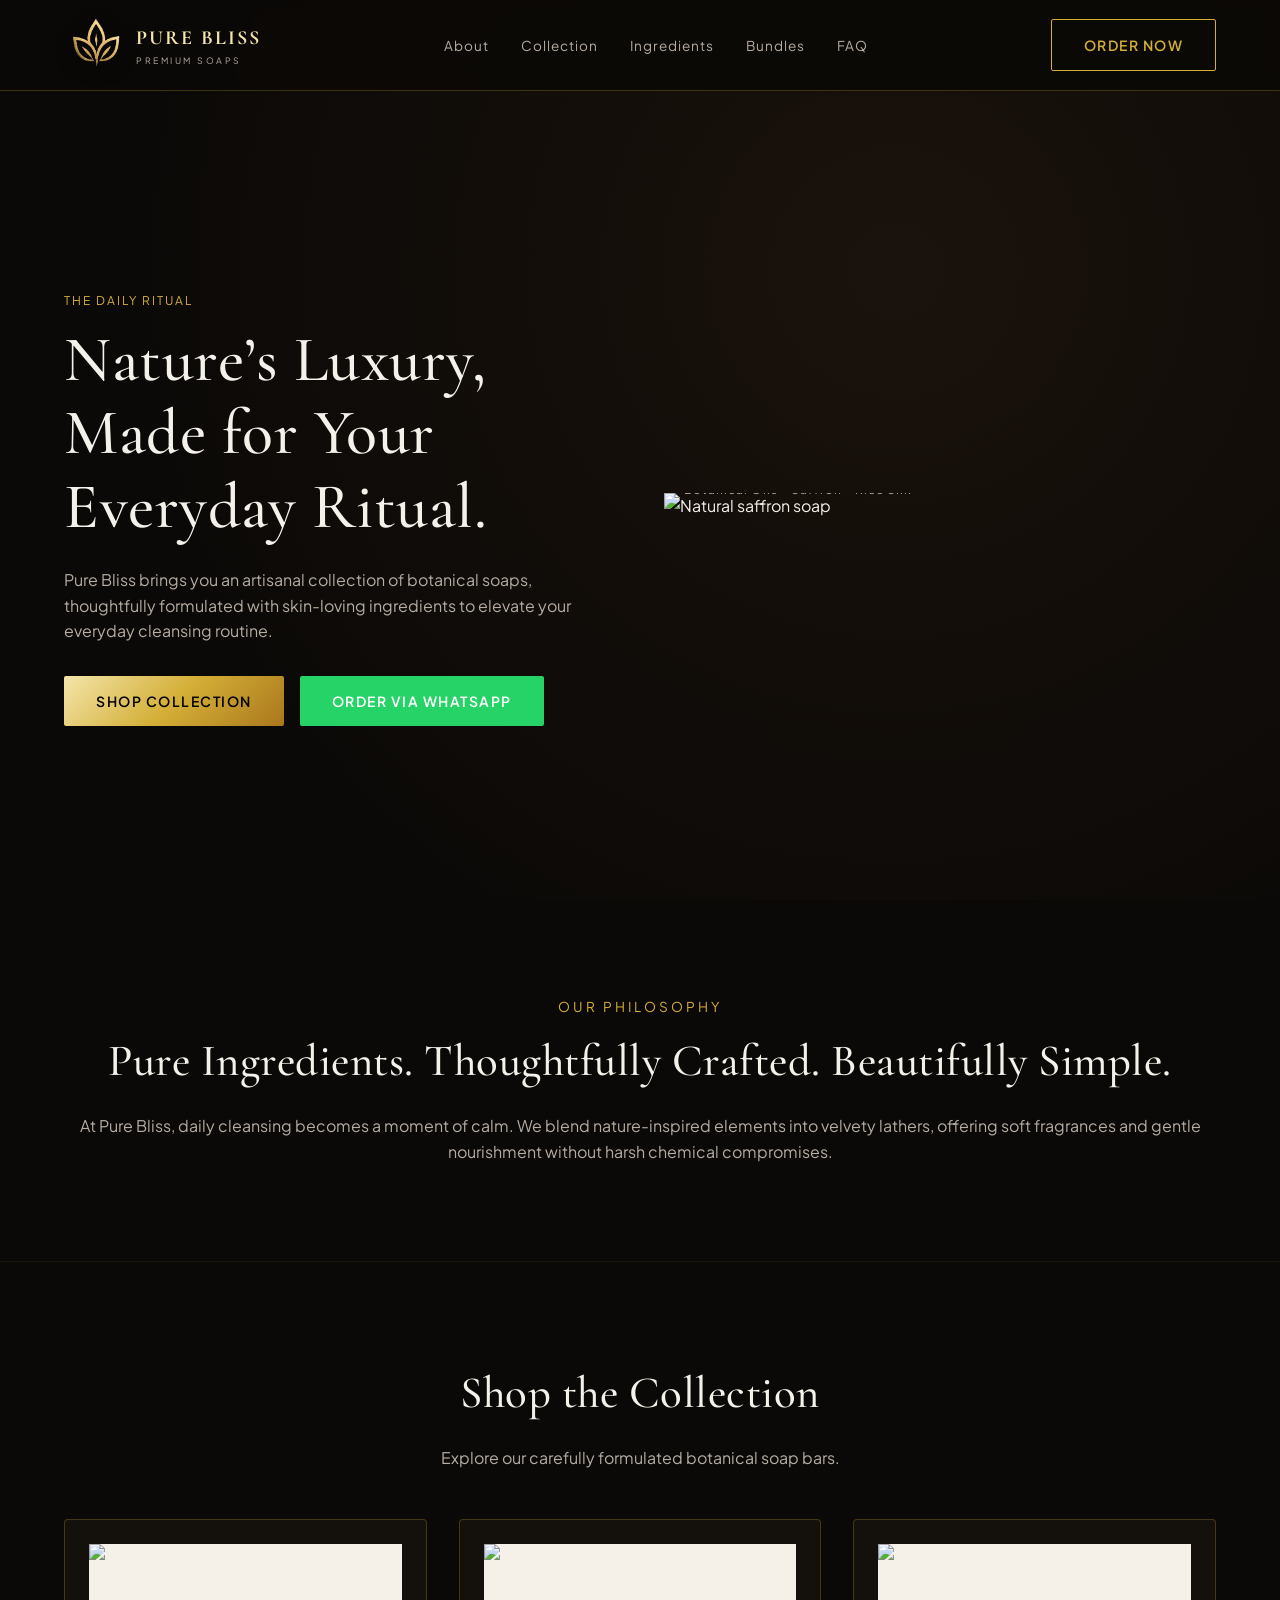
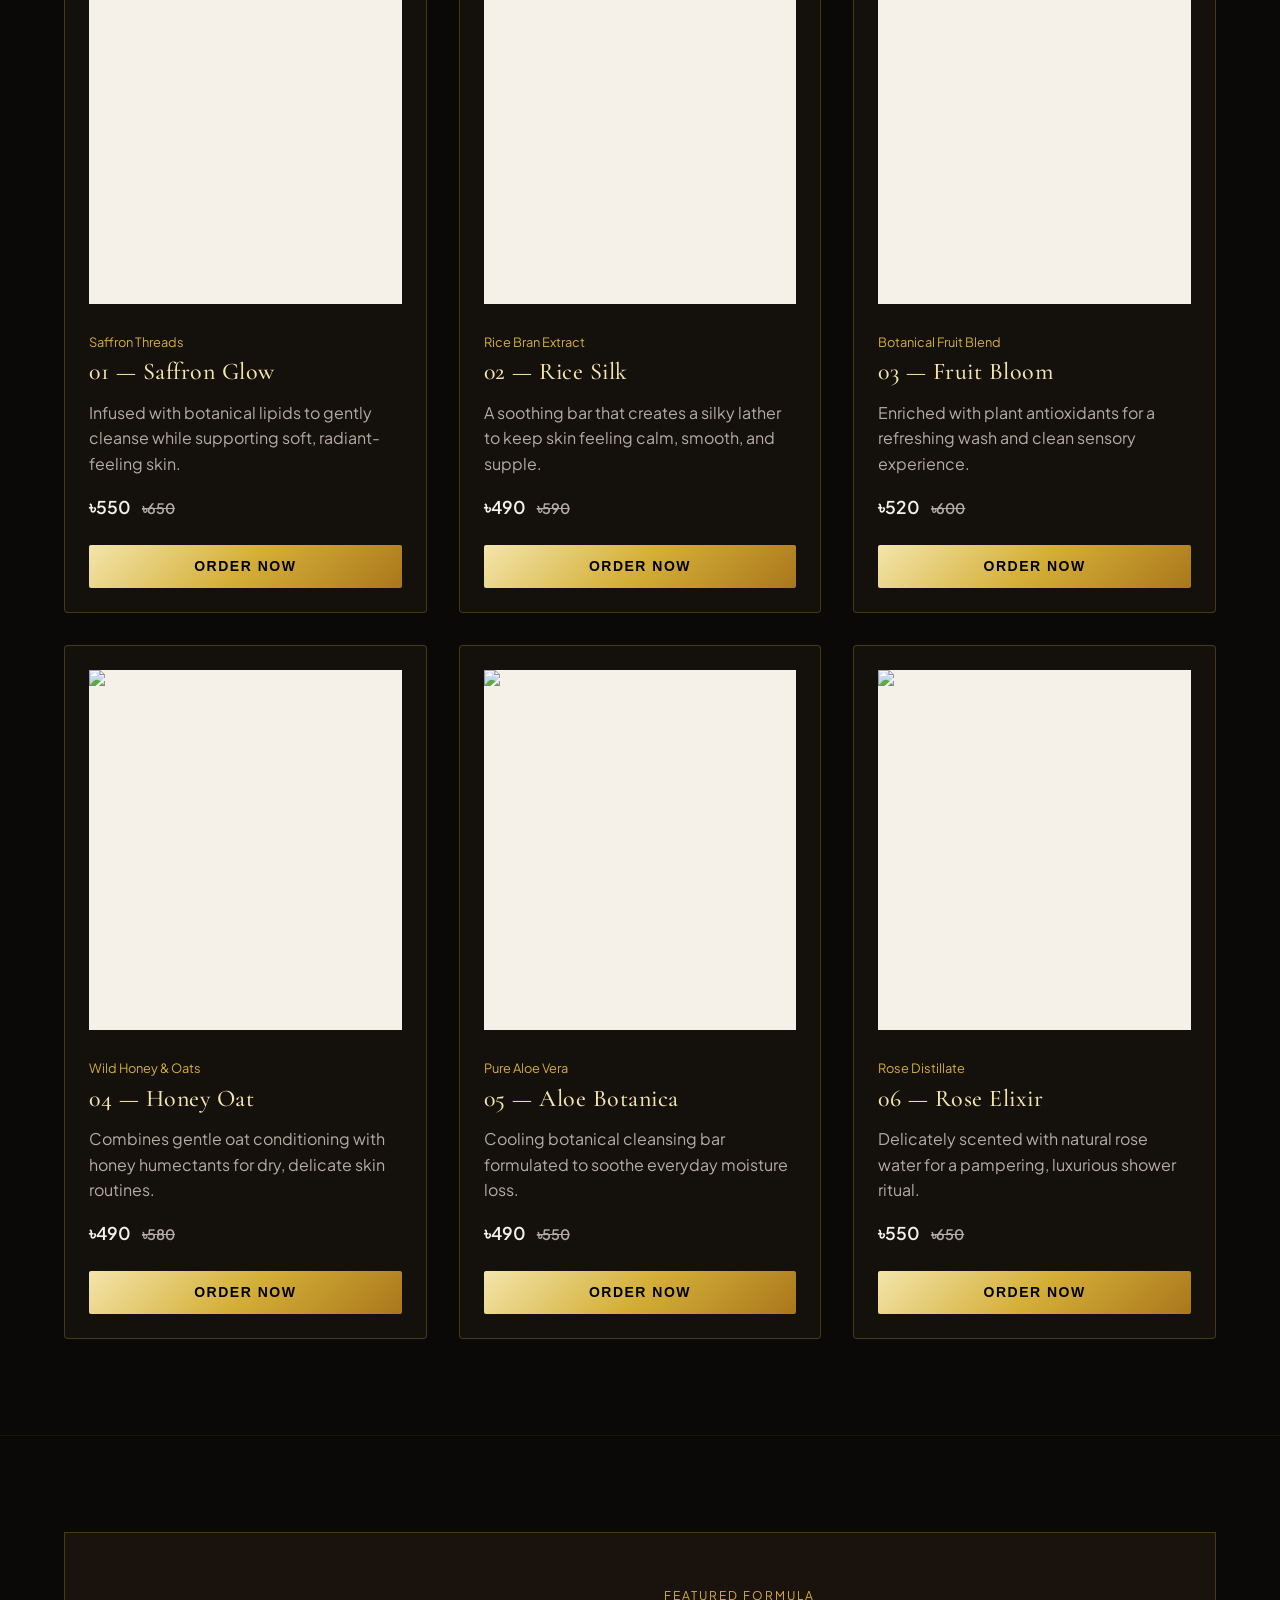
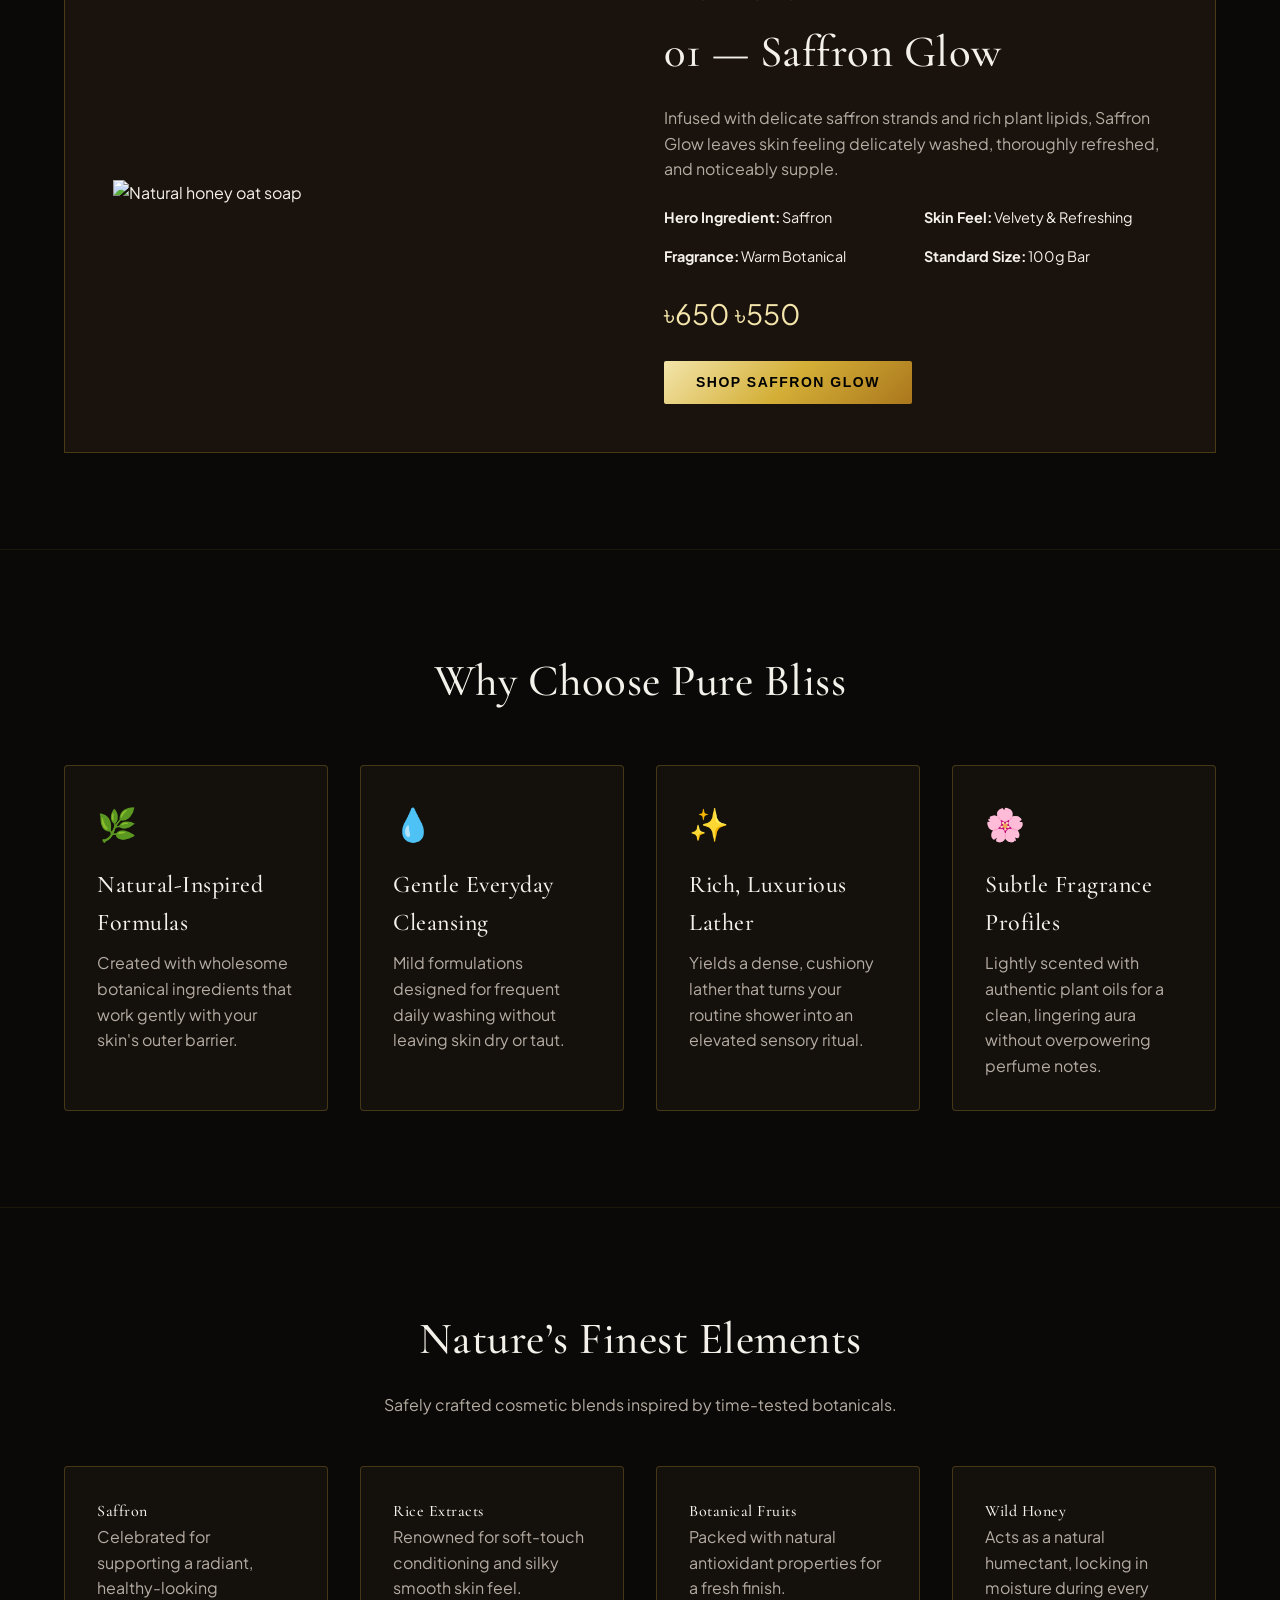
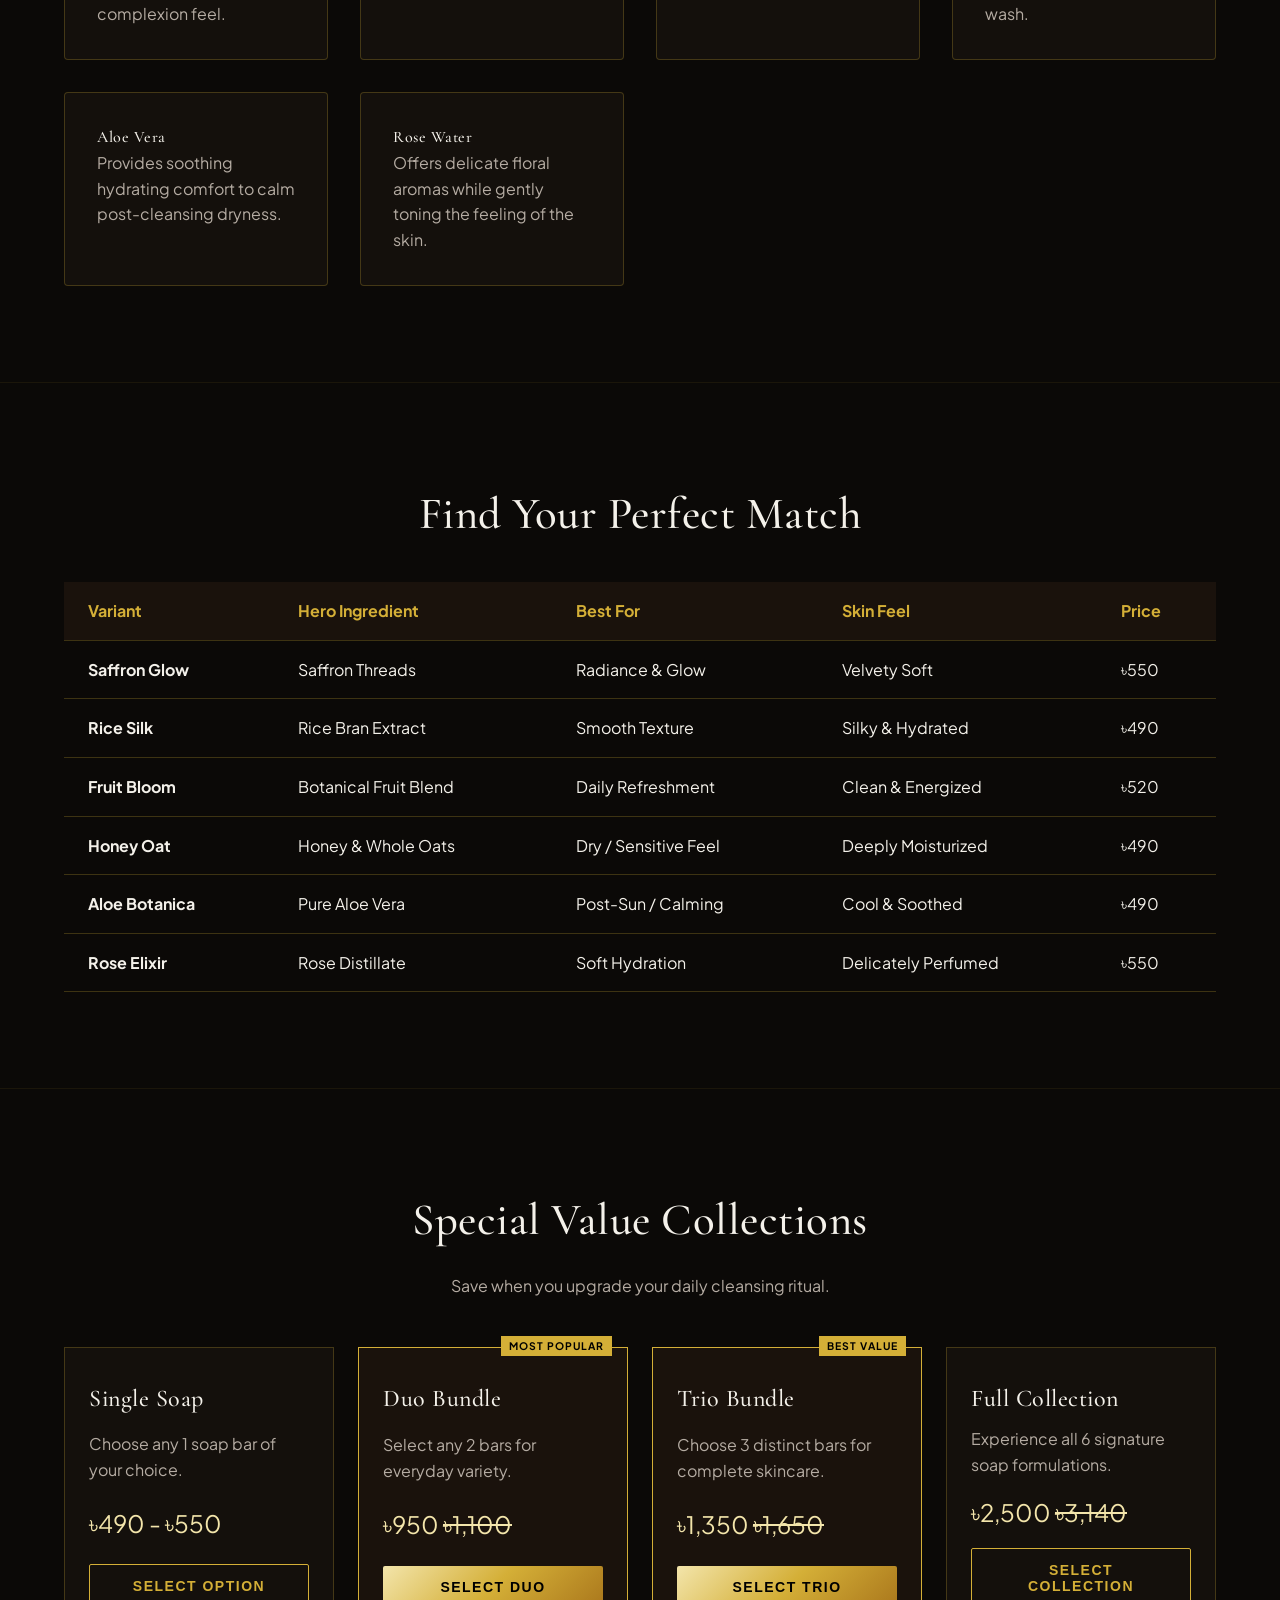
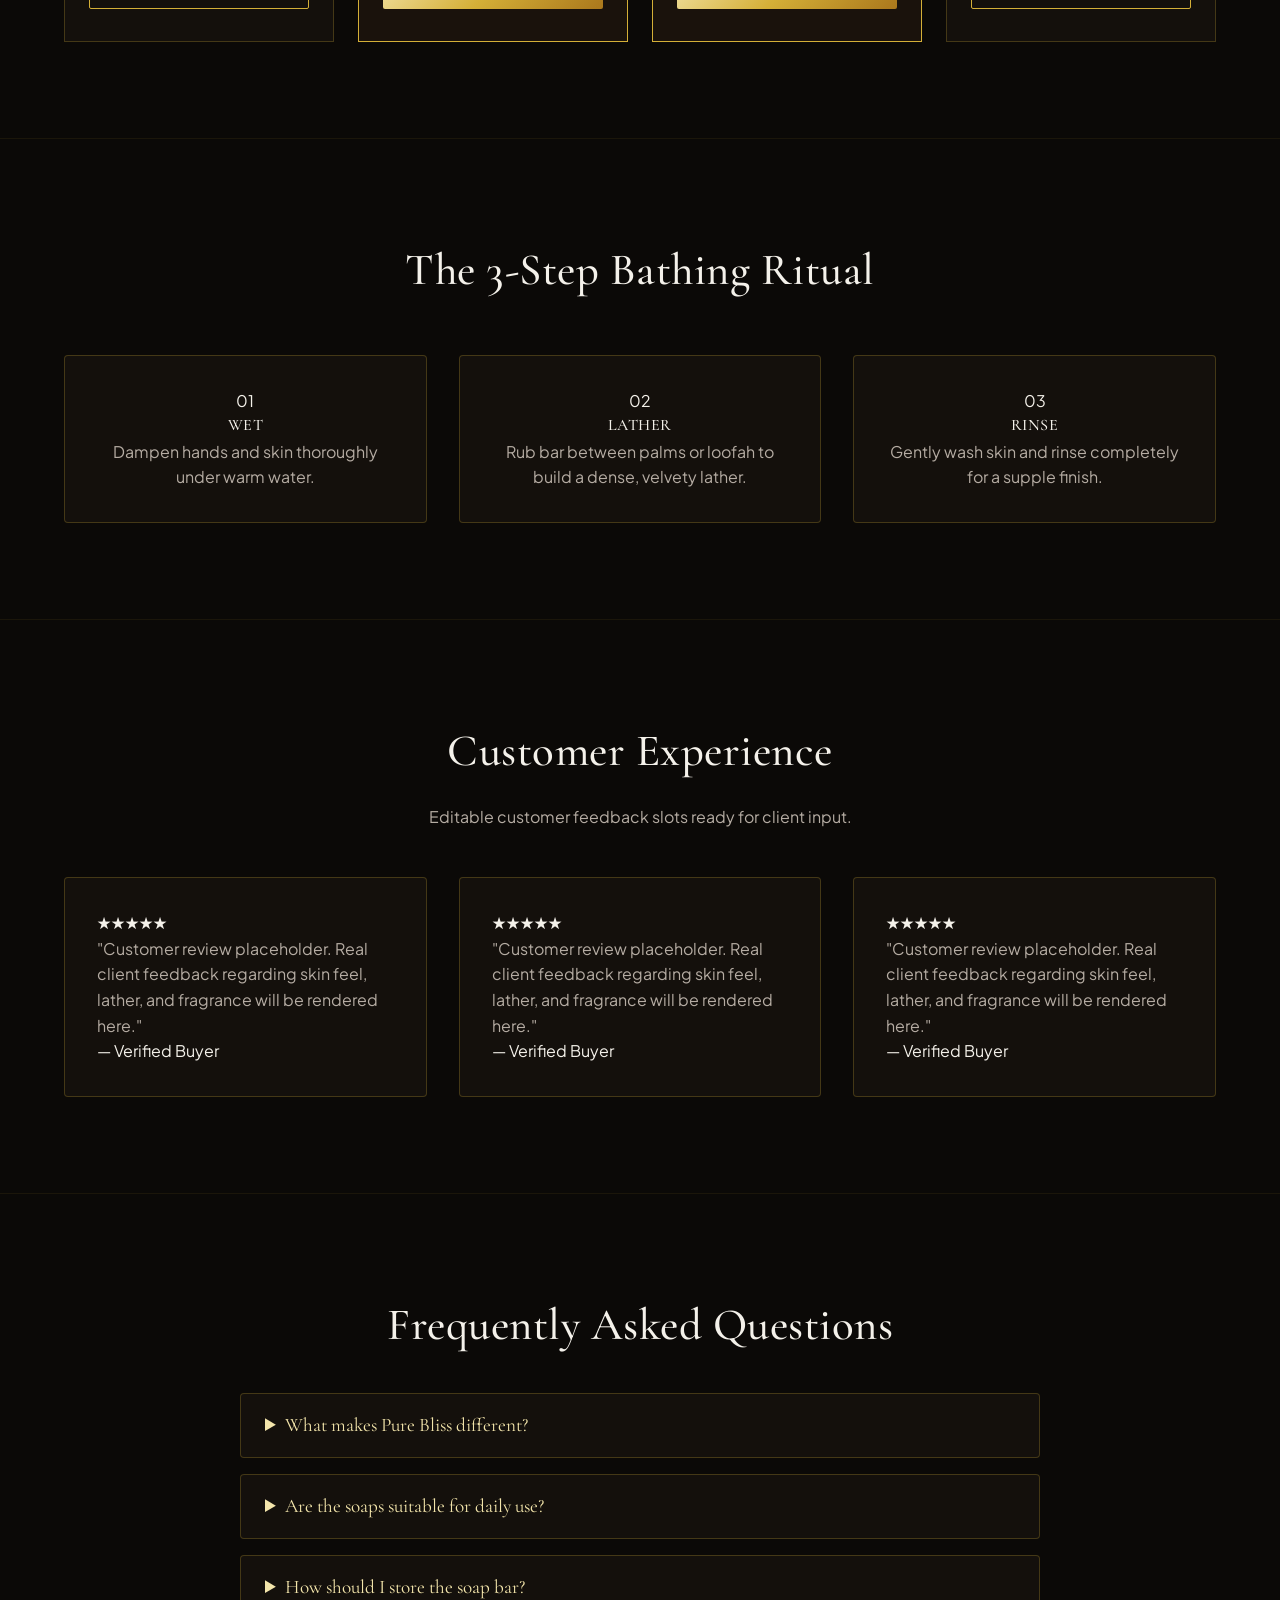
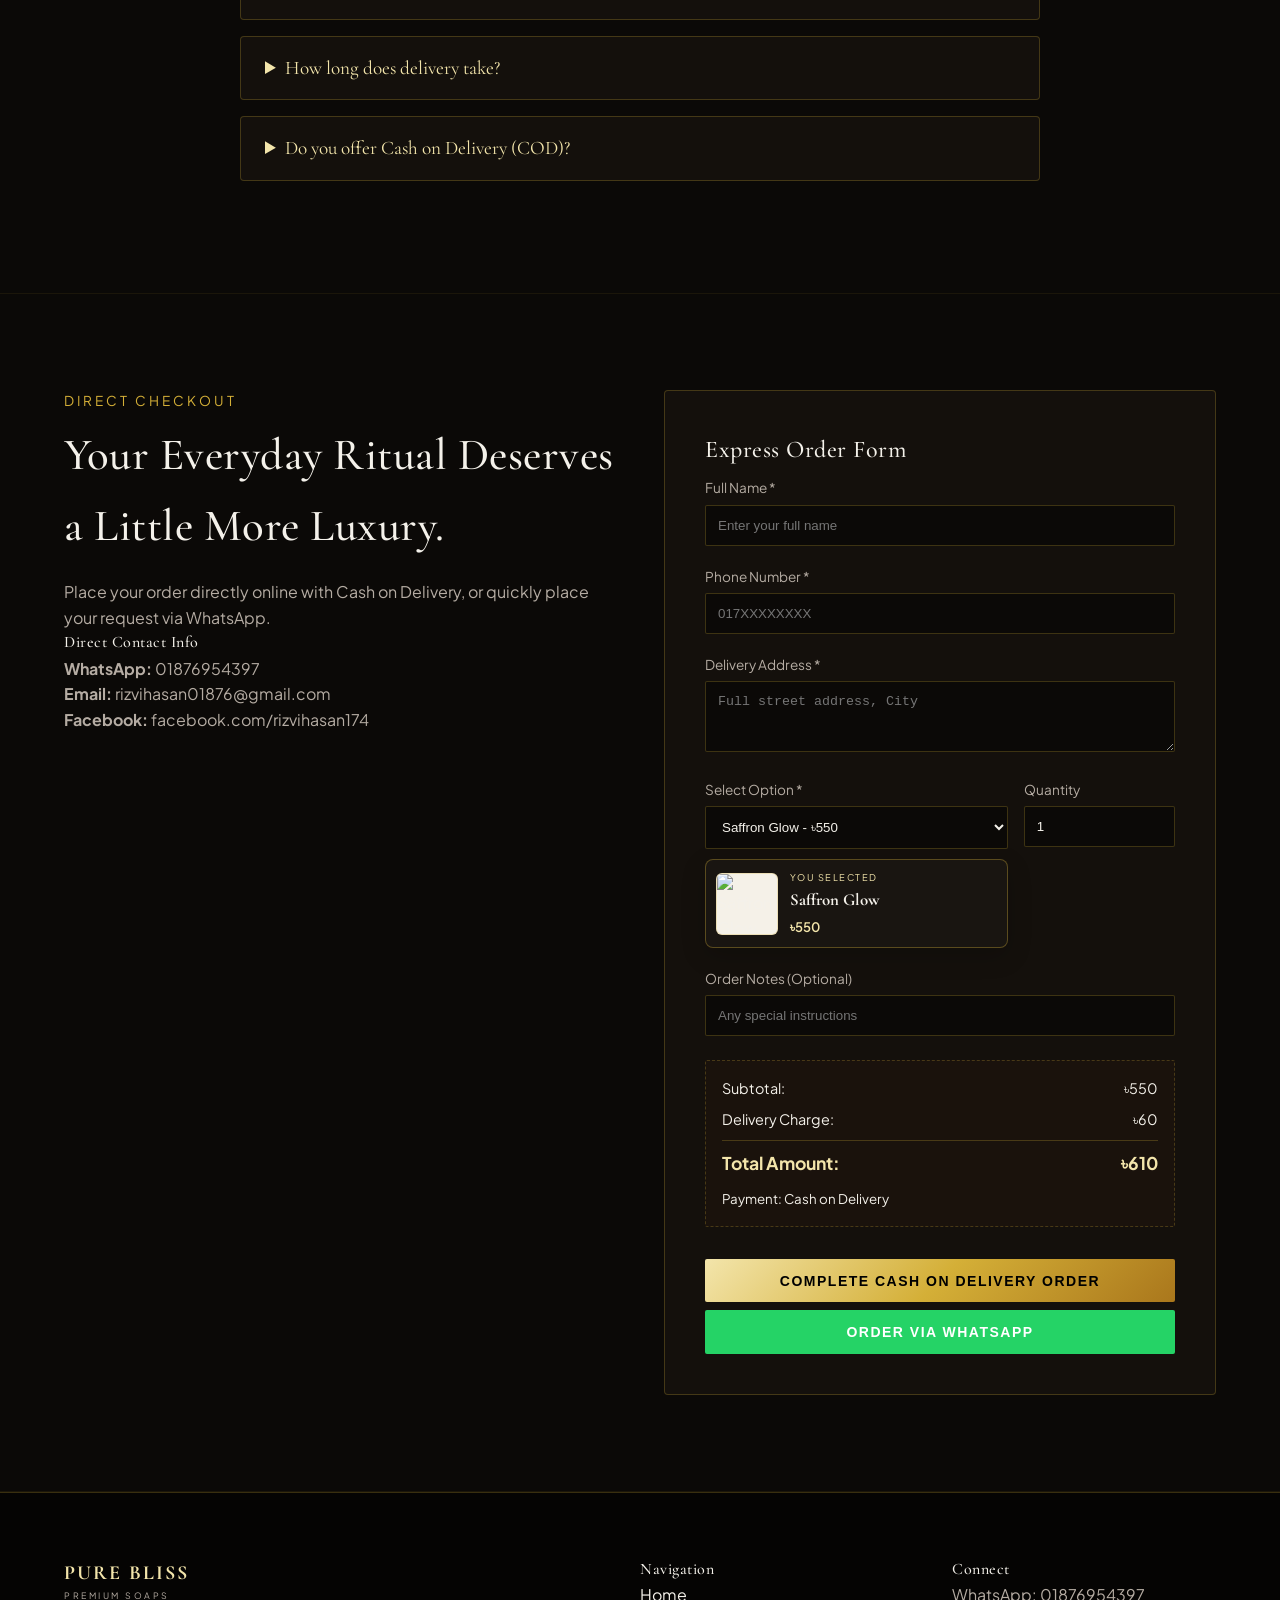
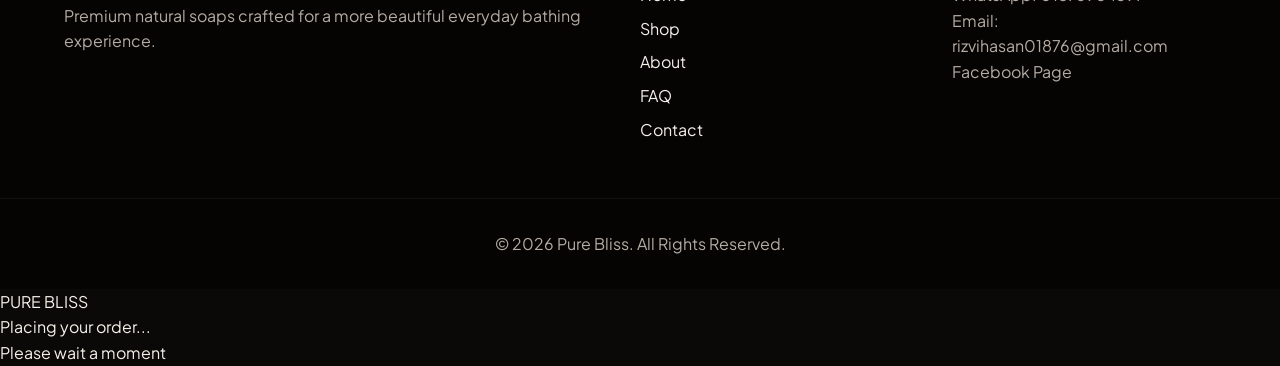
==== index.html @ a82679de "Add files via upload" ====
<!DOCTYPE html>
<html lang="en">
<head>
  <meta charset="UTF-8" />
  <meta name="viewport" content="width=device-width, initial-scale=1.0" />
  <title>Pure Bliss | Premium Natural Soaps</title>
  <meta name="description" content="Discover Pure Bliss Premium Soaps — a luxurious collection of natural-inspired soaps crafted for your everyday bathing ritual." />
  
  <!-- Open Graph / Meta -->
  <meta property="og:title" content="Pure Bliss | Premium Natural Soaps" />
  <meta property="og:description" content="Luxurious natural soaps crafted for your everyday ritual." />
  <meta property="og:type" content="website" />

  <!-- Google Fonts -->
  <link rel="preconnect" href="https://fonts.googleapis.com">
  <link rel="preconnect" href="https://fonts.gstatic.com" crossorigin>
  <link href="https://fonts.googleapis.com/css2?family=Cormorant+Garamond:wght@400;500;600;700&family=Plus+Jakarta+Sans:wght@300;400;500;600&display=swap" rel="stylesheet">

  <link rel="stylesheet" href="style.css" />
</head>
<body>

  <!-- NAVIGATION -->
  <nav class="navbar">
    <div class="nav-container">
      <a href="#" class="brand-logo">
        <img class="logo-icon-image" src="pure-bliss-emblem.png" alt="Pure Bliss emblem">
        <div class="logo-text">
          <span class="brand-name">PURE BLISS</span>
          <span class="brand-tagline">PREMIUM SOAPS</span>
        </div>
      </a>
      <ul class="nav-links">
        <li><a href="#about">About</a></li>
        <li><a href="#collection">Collection</a></li>
        <li><a href="#ingredients">Ingredients</a></li>
        <li><a href="#bundles">Bundles</a></li>
        <li><a href="#faq">FAQ</a></li>
      </ul>
      <a href="#order" class="btn btn-outline nav-cta">Order Now</a>
    </div>
  </nav>

  <!-- SECTION 01 — HERO -->
  <header class="hero">
    <div class="hero-overlay"></div>
    <div class="hero-container">
      <div class="hero-content">
        <span class="gold-badge">THE DAILY RITUAL</span>
        <h1>Nature’s Luxury,<br>Made for Your Everyday Ritual.</h1>
        <p>Pure Bliss brings you an artisanal collection of botanical soaps, thoughtfully formulated with skin-loving ingredients to elevate your everyday cleansing routine.</p>
        <div class="hero-actions">
          <a href="#collection" class="btn btn-primary">Shop Collection</a>
          <a href="https://wa.me/8801876954397" target="_blank" class="btn btn-whatsapp">Order via WhatsApp</a>
        </div>
      </div>
      <div class="hero-visual">
        <div class="visual-frame">
          <div class="image-art hero-art">
            <img src="https://www.argana.sk/cdn/shop/files/Safrnovemydlo3.jpg?v=1769622581&width=1445" alt="Natural saffron soap" referrerpolicy="no-referrer">
            <span class="art-tag">Botanical Oils • Saffron • Rice Silk</span>
          </div>
        </div>
      </div>
    </div>
  </header>

  <!-- SECTION 02 — BRAND INTRO -->
  <section id="about" class="section brand-intro">
    <div class="container text-center">
      <span class="gold-subtitle">OUR PHILOSOPHY</span>
      <h2>Pure Ingredients. Thoughtfully Crafted. Beautifully Simple.</h2>
      <p class="lead-text">At Pure Bliss, daily cleansing becomes a moment of calm. We blend nature-inspired elements into velvety lathers, offering soft fragrances and gentle nourishment without harsh chemical compromises.</p>
    </div>
  </section>

  <!-- SECTION 03 — SHOP THE COLLECTION -->
  <section id="collection" class="section collection-section">
    <div class="container">
      <div class="section-header text-center">
        <h2>Shop the Collection</h2>
        <p>Explore our carefully formulated botanical soap bars.</p>
      </div>
      <div class="product-grid" id="productGrid">
        <!-- Injected dynamic items or static placeholders below -->
      </div>
    </div>
  </section>

  <!-- SECTION 04 — SIGNATURE SOAP -->
  <section class="section signature-section">
    <div class="container">
      <div class="signature-card">
        <div class="signature-image">
          <div class="image-art signature-art">
            <img src="https://static.wixstatic.com/media/9deddb_78f84ab2e6c24730acf161cf16a8f26a~mv2.jpg/v1/fit/w_500%2Ch_500%2Cq_90/file.jpg" alt="Natural honey oat soap" referrerpolicy="no-referrer">
          </div>
        </div>
        <div class="signature-details">
          <span class="gold-badge">FEATURED FORMULA</span>
          <h2>01 — Saffron Glow</h2>
          <p class="signature-desc">Infused with delicate saffron strands and rich plant lipids, Saffron Glow leaves skin feeling delicately washed, thoroughly refreshed, and noticeably supple.</p>
          <div class="specs-grid">
            <div><strong>Hero Ingredient:</strong> Saffron</div>
            <div><strong>Skin Feel:</strong> Velvety & Refreshing</div>
            <div><strong>Fragrance:</strong> Warm Botanical</div>
            <div><strong>Standard Size:</strong> 100g Bar</div>
          </div>
          <div class="signature-price">
            <span class="price-old">৳650</span>
            <span class="price-curr">৳550</span>
          </div>
          <button class="btn btn-primary" onclick="selectProductAndScroll('Saffron Glow', 550)">Shop Saffron Glow</button>
        </div>
      </div>
    </div>
  </section>

  <!-- SECTION 05 — WHY PURE BLISS -->
  <section class="section features-section">
    <div class="container">
      <div class="section-header text-center">
        <h2>Why Choose Pure Bliss</h2>
      </div>
      <div class="features-grid">
        <div class="feature-card">
          <div class="feature-icon">🌿</div>
          <h3>Natural-Inspired Formulas</h3>
          <p>Created with wholesome botanical ingredients that work gently with your skin's outer barrier.</p>
        </div>
        <div class="feature-card">
          <div class="feature-icon">💧</div>
          <h3>Gentle Everyday Cleansing</h3>
          <p>Mild formulations designed for frequent daily washing without leaving skin dry or taut.</p>
        </div>
        <div class="feature-card">
          <div class="feature-icon">✨</div>
          <h3>Rich, Luxurious Lather</h3>
          <p>Yields a dense, cushiony lather that turns your routine shower into an elevated sensory ritual.</p>
        </div>
        <div class="feature-card">
          <div class="feature-icon">🌸</div>
          <h3>Subtle Fragrance Profiles</h3>
          <p>Lightly scented with authentic plant oils for a clean, lingering aura without overpowering perfume notes.</p>
        </div>
      </div>
    </div>
  </section>

  <!-- SECTION 06 — INGREDIENT STORY -->
  <section id="ingredients" class="section ingredient-section">
    <div class="container">
      <div class="section-header text-center">
        <h2>Nature’s Finest Elements</h2>
        <p>Safely crafted cosmetic blends inspired by time-tested botanicals.</p>
      </div>
      <div class="ingredient-grid">
        <div class="ing-card">
          <h4>Saffron</h4>
          <p>Celebrated for supporting a radiant, healthy-looking complexion feel.</p>
        </div>
        <div class="ing-card">
          <h4>Rice Extracts</h4>
          <p>Renowned for soft-touch conditioning and silky smooth skin feel.</p>
        </div>
        <div class="ing-card">
          <h4>Botanical Fruits</h4>
          <p>Packed with natural antioxidant properties for a fresh finish.</p>
        </div>
        <div class="ing-card">
          <h4>Wild Honey</h4>
          <p>Acts as a natural humectant, locking in moisture during every wash.</p>
        </div>
        <div class="ing-card">
          <h4>Aloe Vera</h4>
          <p>Provides soothing hydrating comfort to calm post-cleansing dryness.</p>
        </div>
        <div class="ing-card">
          <h4>Rose Water</h4>
          <p>Offers delicate floral aromas while gently toning the feeling of the skin.</p>
        </div>
      </div>
    </div>
  </section>

  <!-- SECTION 07 — SOAP COMPARISON -->
  <section class="section comparison-section">
    <div class="container">
      <div class="section-header text-center">
        <h2>Find Your Perfect Match</h2>
      </div>
      <div class="table-wrapper">
        <table class="comparison-table">
          <thead>
            <tr>
              <th>Variant</th>
              <th>Hero Ingredient</th>
              <th>Best For</th>
              <th>Skin Feel</th>
              <th>Price</th>
            </tr>
          </thead>
          <tbody>
            <tr>
              <td><strong>Saffron Glow</strong></td>
              <td>Saffron Threads</td>
              <td>Radiance & Glow</td>
              <td>Velvety Soft</td>
              <td>৳550</td>
            </tr>
            <tr>
              <td><strong>Rice Silk</strong></td>
              <td>Rice Bran Extract</td>
              <td>Smooth Texture</td>
              <td>Silky & Hydrated</td>
              <td>৳490</td>
            </tr>
            <tr>
              <td><strong>Fruit Bloom</strong></td>
              <td>Botanical Fruit Blend</td>
              <td>Daily Refreshment</td>
              <td>Clean & Energized</td>
              <td>৳520</td>
            </tr>
            <tr>
              <td><strong>Honey Oat</strong></td>
              <td>Honey & Whole Oats</td>
              <td>Dry / Sensitive Feel</td>
              <td>Deeply Moisturized</td>
              <td>৳490</td>
            </tr>
            <tr>
              <td><strong>Aloe Botanica</strong></td>
              <td>Pure Aloe Vera</td>
              <td>Post-Sun / Calming</td>
              <td>Cool & Soothed</td>
              <td>৳490</td>
            </tr>
            <tr>
              <td><strong>Rose Elixir</strong></td>
              <td>Rose Distillate</td>
              <td>Soft Hydration</td>
              <td>Delicately Perfumed</td>
              <td>৳550</td>
            </tr>
          </tbody>
        </table>
      </div>
    </div>
  </section>

  <!-- SECTION 08 — BUNDLES -->
  <section id="bundles" class="section bundles-section">
    <div class="container">
      <div class="section-header text-center">
        <h2>Special Value Collections</h2>
        <p>Save when you upgrade your daily cleansing ritual.</p>
      </div>
      <div class="bundles-grid">
        <div class="bundle-card">
          <h3>Single Soap</h3>
          <p class="bundle-desc">Choose any 1 soap bar of your choice.</p>
          <div class="bundle-price">৳490 - ৳550</div>
          <button class="btn btn-outline" onclick="selectBundle('Single Soap', 550)">Select Option</button>
        </div>
        <div class="bundle-card popular">
          <span class="badge-tag">MOST POPULAR</span>
          <h3>Duo Bundle</h3>
          <p class="bundle-desc">Select any 2 bars for everyday variety.</p>
          <div class="bundle-price">৳950 <del>৳1,100</del></div>
          <button class="btn btn-primary" onclick="selectBundle('Duo Bundle (2 Soaps)', 950)">Select Duo</button>
        </div>
        <div class="bundle-card best-value">
          <span class="badge-tag">BEST VALUE</span>
          <h3>Trio Bundle</h3>
          <p class="bundle-desc">Choose 3 distinct bars for complete skincare.</p>
          <div class="bundle-price">৳1,350 <del>৳1,650</del></div>
          <button class="btn btn-primary" onclick="selectBundle('Trio Bundle (3 Soaps)', 1350)">Select Trio</button>
        </div>
        <div class="bundle-card">
          <h3>Full Collection</h3>
          <p class="bundle-desc">Experience all 6 signature soap formulations.</p>
          <div class="bundle-price">৳2,500 <del>৳3,140</del></div>
          <button class="btn btn-outline" onclick="selectBundle('Full Collection (6 Soaps)', 2500)">Select Collection</button>
        </div>
      </div>
    </div>
  </section>

  <!-- SECTION 09 — HOW TO USE -->
  <section class="section usage-section">
    <div class="container text-center">
      <div class="section-header">
        <h2>The 3-Step Bathing Ritual</h2>
      </div>
      <div class="steps-grid">
        <div class="step-card">
          <div class="step-num">01</div>
          <h4>WET</h4>
          <p>Dampen hands and skin thoroughly under warm water.</p>
        </div>
        <div class="step-card">
          <div class="step-num">02</div>
          <h4>LATHER</h4>
          <p>Rub bar between palms or loofah to build a dense, velvety lather.</p>
        </div>
        <div class="step-card">
          <div class="step-num">03</div>
          <h4>RINSE</h4>
          <p>Gently wash skin and rinse completely for a supple finish.</p>
        </div>
      </div>
    </div>
  </section>

  <!-- SECTION 10 — TESTIMONIALS -->
  <section class="section testimonials-section">
    <div class="container">
      <div class="section-header text-center">
        <h2>Customer Experience</h2>
        <p>Editable customer feedback slots ready for client input.</p>
      </div>
      <div class="testimonials-grid">
        <div class="testimonial-card">
          <div class="stars">★★★★★</div>
          <p class="quote">"Customer review placeholder. Real client feedback regarding skin feel, lather, and fragrance will be rendered here."</p>
          <span class="author">— Verified Buyer</span>
        </div>
        <div class="testimonial-card">
          <div class="stars">★★★★★</div>
          <p class="quote">"Customer review placeholder. Real client feedback regarding skin feel, lather, and fragrance will be rendered here."</p>
          <span class="author">— Verified Buyer</span>
        </div>
        <div class="testimonial-card">
          <div class="stars">★★★★★</div>
          <p class="quote">"Customer review placeholder. Real client feedback regarding skin feel, lather, and fragrance will be rendered here."</p>
          <span class="author">— Verified Buyer</span>
        </div>
      </div>
    </div>
  </section>

  <!-- SECTION 11 — FAQ -->
  <section id="faq" class="section faq-section">
    <div class="container">
      <div class="section-header text-center">
        <h2>Frequently Asked Questions</h2>
      </div>
      <div class="faq-list">
        <details class="faq-item">
          <summary>What makes Pure Bliss different?</summary>
          <p>We prioritize rich natural-inspired base oils, balanced botanical extracts, and simple formulas designed for luxury daily cleansing without harsh drying detergents.</p>
        </details>
        <details class="faq-item">
          <summary>Are the soaps suitable for daily use?</summary>
          <p>Yes, all formulas are crafted to provide gentle cleansing suitable for regular bath and shower routines.</p>
        </details>
        <details class="faq-item">
          <summary>How should I store the soap bar?</summary>
          <p>Keep your soap bar in a draining soap dish between uses to allow it to dry fully and prolong bar longevity.</p>
        </details>
        <details class="faq-item">
          <summary>How long does delivery take?</summary>
          <p>Standard delivery within Dhaka takes 24–48 hours. Express nationwide delivery typically takes 2–4 business days.</p>
        </details>
        <details class="faq-item">
          <summary>Do you offer Cash on Delivery (COD)?</summary>
          <p>Yes, Cash on Delivery is available across Bangladesh.</p>
        </details>
      </div>
    </div>
  </section>

  <!-- SECTION 12 & 13 — ORDER FORM & CONTACT -->
  <section id="order" class="section order-section">
    <div class="container">
      <div class="order-wrapper">
        <div class="order-info">
          <span class="gold-subtitle">DIRECT CHECKOUT</span>
          <h2>Your Everyday Ritual Deserves a Little More Luxury.</h2>
          <p>Place your order directly online with Cash on Delivery, or quickly place your request via WhatsApp.</p>
          
          <div class="contact-box">
            <h4>Direct Contact Info</h4>
            <p><strong>WhatsApp:</strong> 01876954397</p>
            <p><strong>Email:</strong> rizvihasan01876@gmail.com</p>
            <p><strong>Facebook:</strong> <a href="https://www.facebook.com/rizvihasan174" target="_blank">facebook.com/rizvihasan174</a></p>
          </div>
        </div>

        <div class="order-form-container">
          <form id="checkoutForm" onsubmit="handleOrderSubmit(event)">
            <h3>Express Order Form</h3>
            
            <div class="form-group">
              <label for="fullName">Full Name *</label>
              <input type="text" id="fullName" required placeholder="Enter your full name">
            </div>

            <div class="form-group">
              <label for="phone">Phone Number *</label>
              <input type="tel" id="phone" required placeholder="017XXXXXXXX">
            </div>

            <div class="form-group">
              <label for="address">Delivery Address *</label>
              <textarea id="address" rows="3" required placeholder="Full street address, City"></textarea>
            </div>

            <div class="form-row">
              <div class="form-group product-selection-group">
                <label for="productSelect">Select Option *</label>
                <select id="productSelect" onchange="updateCalculations()">
                  <option value="Saffron Glow|550">Saffron Glow - ৳550</option>
                  <option value="Rice Silk|490">Rice Silk - ৳490</option>
                  <option value="Fruit Bloom|520">Fruit Bloom - ৳520</option>
                  <option value="Honey Oat|490">Honey Oat - ৳490</option>
                  <option value="Aloe Botanica|490">Aloe Botanica - ৳490</option>
                  <option value="Rose Elixir|550">Rose Elixir - ৳550</option>
                  <option value="Duo Bundle (2 Soaps)|950">Duo Bundle (2 Soaps) - ৳950</option>
                  <option value="Trio Bundle (3 Soaps)|1350">Trio Bundle (3 Soaps) - ৳1350</option>
                  <option value="Full Collection (6 Soaps)|2500">Full Collection (6 Soaps) - ৳2500</option>
                </select>
                <div id="selectedProductPreview" class="selected-product-preview" aria-live="polite">
                  <div class="preview-image-wrap"><img id="selectedProductImage" src="" alt="Selected product"></div>
                  <div class="preview-copy">
                    <span class="preview-label">YOU SELECTED</span>
                    <strong id="selectedProductName">Saffron Glow</strong>
                    <span id="selectedProductPrice">৳550</span>
                  </div>
                </div>
              </div>

              <div class="form-group">
                <label for="quantity">Quantity</label>
                <input type="number" id="quantity" value="1" min="1" max="10" onchange="updateCalculations()">
              </div>
            </div>

            <div class="form-group">
              <label for="notes">Order Notes (Optional)</label>
              <input type="text" id="notes" placeholder="Any special instructions">
            </div>

            <div class="order-summary">
              <div class="summary-line"><span>Subtotal:</span> <span id="subtotal">৳550</span></div>
              <div class="summary-line"><span>Delivery Charge:</span> <span>৳60</span></div>
              <div class="summary-line total"><span>Total Amount:</span> <span id="total">৳610</span></div>
              <small class="payment-method">Payment: Cash on Delivery</small>
            </div>

            <div class="form-actions">
              <button type="submit" class="btn btn-primary btn-full">Complete Cash on Delivery Order</button>
              <button type="button" class="btn btn-whatsapp btn-full" onclick="sendWhatsAppOrder()">Order via WhatsApp</button>
            </div>
          </form>
        </div>
      </div>
    </div>
  </section>

  <!-- FOOTER -->
  <footer class="footer">
    <div class="container footer-content">
      <div class="footer-brand">
        <div class="logo-text">
          <span class="brand-name">PURE BLISS</span>
          <span class="brand-tagline">PREMIUM SOAPS</span>
        </div>
        <p>Premium natural soaps crafted for a more beautiful everyday bathing experience.</p>
      </div>
      <div class="footer-links">
        <h4>Navigation</h4>
        <ul>
          <li><a href="#">Home</a></li>
          <li><a href="#collection">Shop</a></li>
          <li><a href="#about">About</a></li>
          <li><a href="#faq">FAQ</a></li>
          <li><a href="#order">Contact</a></li>
        </ul>
      </div>
      <div class="footer-contact">
        <h4>Connect</h4>
        <p>WhatsApp: 01876954397</p>
        <p>Email: rizvihasan01876@gmail.com</p>
        <p><a href="https://www.facebook.com/rizvihasan174" target="_blank">Facebook Page</a></p>
      </div>
    </div>
    <div class="footer-bottom text-center">
      <p>&copy; 2026 Pure Bliss. All Rights Reserved.</p>
    </div>
  </footer>

  <script src="script.js"></script>

<div id="orderLoading" class="order-loading" aria-hidden="true">
  <div class="loading-orbit">
    <span></span><span></span><span></span>
  </div>
  <div class="loading-brand">PURE BLISS</div>
  <div class="loading-text">Placing your order...</div>
  <div class="loading-sub">Please wait a moment</div>
</div>

</body>
</html>
---- style.css ----
/* ==========================================================================
   PURE BLISS — PREMIUM E-COMMERCE STYLESHEET
   Visual Theme: Deep Black (#0B0907), Dark Brown (#1A120C), Gold metallic, Cream
   ========================================================================== */

:root {
  --bg-black: #0B0907;
  --bg-card: #14100C;
  --bg-brown: #1A120C;
  --gold-primary: #D4AF37;
  --gold-light: #F3E5AB;
  --gold-dark: #AA771C;
  --text-primary: #F4F1EA;
  --text-secondary: #B5ACA3;
  --border-gold: rgba(212, 175, 55, 0.25);
  --font-serif: 'Cormorant Garamond', Georgia, serif;
  --font-sans: 'Plus Jakarta Sans', sans-serif;
  --transition: all 0.3s ease;
}

* {
  box-sizing: border-box;
  margin: 0;
  padding: 0;
}

html {
  scroll-behavior: smooth;
}

body {
  background-color: var(--bg-black);
  color: var(--text-primary);
  font-family: var(--font-sans);
  line-height: 1.6;
  -webkit-font-smoothing: antialiased;
}

/* Typography Headings */
h1, h2, h3, h4 {
  font-family: var(--font-serif);
  font-weight: 500;
  letter-spacing: 0.5px;
  color: var(--text-primary);
}

h1 { font-size: clamp(2.5rem, 5vw, 4rem); line-height: 1.15; margin-bottom: 1.5rem; }
h2 { font-size: clamp(2rem, 3.5vw, 3rem); margin-bottom: 1rem; }
h3 { font-size: 1.5rem; margin-bottom: 0.5rem; }

p { color: var(--text-secondary); font-size: 1rem; }

a { color: inherit; text-decoration: none; transition: var(--transition); }

.container {
  max-width: 1200px;
  margin: 0 auto;
  padding: 0 1.5rem;
}

.section {
  padding: 6rem 0;
  border-bottom: 1px solid rgba(212, 175, 55, 0.08);
}

.text-center { text-align: center; }

/* Buttons & CTA */
.btn {
  display: inline-flex;
  align-items: center;
  justify-content: center;
  padding: 0.85rem 2rem;
  font-size: 0.875rem;
  font-weight: 600;
  letter-spacing: 1.5px;
  text-transform: uppercase;
  border-radius: 2px;
  cursor: pointer;
  transition: var(--transition);
}

.btn-primary {
  background: linear-gradient(135deg, var(--gold-light), var(--gold-primary), var(--gold-dark));
  color: #000;
  border: none;
}
.btn-primary:hover {
  opacity: 0.9;
  transform: translateY(-2px);
  box-shadow: 0 4px 20px rgba(212, 175, 55, 0.3);
}

.btn-outline {
  background: transparent;
  border: 1px solid var(--gold-primary);
  color: var(--gold-primary);
}
.btn-outline:hover {
  background: var(--gold-primary);
  color: #000;
}

.btn-whatsapp {
  background-color: #25D366;
  color: #fff;
  border: none;
}
.btn-whatsapp:hover {
  background-color: #1eb857;
  transform: translateY(-2px);
}

.btn-full { width: 100%; margin-top: 0.5rem; }

/* Badges & Tags */
.gold-badge {
  display: inline-block;
  font-size: 0.75rem;
  letter-spacing: 2px;
  text-transform: uppercase;
  color: var(--gold-primary);
  margin-bottom: 0.75rem;
}

.gold-subtitle {
  font-size: 0.85rem;
  letter-spacing: 3px;
  color: var(--gold-primary);
  text-transform: uppercase;
  display: block;
  margin-bottom: 0.5rem;
}

/* Navbar */
.navbar {
  position: fixed;
  top: 0;
  left: 0;
  width: 100%;
  z-index: 100;
  background: rgba(11, 9, 7, 0.92);
  backdrop-filter: blur(8px);
  border-bottom: 1px solid var(--border-gold);
}
.nav-container {
  max-width: 1200px;
  margin: 0 auto;
  padding: 1rem 1.5rem;
  display: flex;
  justify-content: space-between;
  align-items: center;
}
.brand-logo { display: flex; align-items: center; gap: 0.75rem; }
.logo-icon { width: 36px; height: 36px; }
.logo-text { display: flex; flex-direction: column; }
.brand-name { font-family: var(--font-serif); font-size: 1.25rem; font-weight: 700; letter-spacing: 2px; color: var(--gold-light); }
.brand-tagline { font-size: 0.55rem; letter-spacing: 2.5px; color: var(--text-secondary); }

.nav-links { display: flex; list-style: none; gap: 2rem; }
.nav-links a { font-size: 0.85rem; letter-spacing: 1px; color: var(--text-secondary); }
.nav-links a:hover { color: var(--gold-primary); }

/* Hero */
.hero {
  position: relative;
  min-height: 100vh;
  padding-top: 7rem;
  display: flex;
  align-items: center;
  background: radial-gradient(circle at 70% 30%, var(--bg-brown) 0%, var(--bg-black) 70%);
}
.hero-container {
  max-width: 1200px;
  margin: 0 auto;
  padding: 0 1.5rem;
  display: grid;
  grid-template-columns: 1fr 1fr;
  gap: 3rem;
  align-items: center;
}
.hero-actions { display: flex; gap: 1rem; flex-wrap: wrap; margin-top: 2rem; }

/* Placeholder Art Elements */
.placeholder-art {
  width: 100%;
  aspect-ratio: 4/5;
  background: linear-gradient(145deg, #1f1710, #0d0a07);
  border: 1px solid var(--border-gold);
  border-radius: 4px;
  display: flex;
  flex-direction: column;
  align-items: center;
  justify-content: center;
  position: relative;
  overflow: hidden;
}
.art-glow {
  position: absolute;
  width: 150px;
  height: 150px;
  background: radial-gradient(circle, rgba(212,175,55,0.2) 0%, transparent 70%);
}
.soap-bar-mockup {
  width: 60%;
  height: 40%;
  background: linear-gradient(135deg, #2a2016, #16100a);
  border: 1px solid rgba(212,175,55,0.4);
  box-shadow: 0 20px 40px rgba(0,0,0,0.6);
  display: flex;
  flex-direction: column;
  align-items: center;
  justify-content: center;
  color: var(--gold-light);
  font-family: var(--font-serif);
  letter-spacing: 2px;
}
.art-tag { position: absolute; bottom: 1.5rem; font-size: 0.75rem; color: var(--text-secondary); letter-spacing: 1px; }

/* Grid & Product Cards */
.product-grid {
  display: grid;
  grid-template-columns: repeat(auto-fill, minmax(300px, 1fr));
  gap: 2rem;
  margin-top: 3rem;
}
.product-card {
  background-color: var(--bg-card);
  border: 1px solid var(--border-gold);
  padding: 1.5rem;
  border-radius: 4px;
  transition: var(--transition);
  display: flex;
  flex-direction: column;
  justify-content: space-between;
}
.product-card:hover {
  transform: translateY(-5px);
  border-color: var(--gold-primary);
  box-shadow: 0 10px 30px rgba(0,0,0,0.5);
}
.product-img-wrap { margin-bottom: 1.5rem; }
.product-card h3 { color: var(--gold-light); }
.hero-ing { font-size: 0.8rem; color: var(--gold-primary); margin-bottom: 0.5rem; }
.product-price { margin: 1rem 0; font-weight: 600; font-size: 1.1rem; }
.product-price del { color: var(--text-secondary); font-size: 0.9rem; margin-left: 0.5rem; }

/* Signature Section */
.signature-card {
  display: grid;
  grid-template-columns: 1fr 1fr;
  gap: 3rem;
  background: var(--bg-brown);
  border: 1px solid var(--border-gold);
  padding: 3rem;
  align-items: center;
}
.specs-grid {
  display: grid;
  grid-template-columns: 1fr 1fr;
  gap: 1rem;
  margin: 1.5rem 0;
  font-size: 0.9rem;
}
.signature-price { font-size: 1.75rem; color: var(--gold-light); margin-bottom: 1.5rem; }

/* Features & Ingredients */
.features-grid, .ingredient-grid, .steps-grid, .testimonials-grid {
  display: grid;
  grid-template-columns: repeat(auto-fit, minmax(250px, 1fr));
  gap: 2rem;
  margin-top: 3rem;
}
.feature-card, .ing-card, .step-card, .testimonial-card {
  background: var(--bg-card);
  border: 1px solid var(--border-gold);
  padding: 2rem;
  border-radius: 4px;
}
.feature-icon { font-size: 2rem; margin-bottom: 1rem; }

/* Comparison Table */
.table-wrapper { overflow-x: auto; margin-top: 2rem; }
.comparison-table {
  width: 100%;
  border-collapse: collapse;
  text-align: left;
}
.comparison-table th, .comparison-table td {
  padding: 1rem 1.5rem;
  border-bottom: 1px solid var(--border-gold);
}
.comparison-table th { background-color: var(--bg-brown); color: var(--gold-primary); }

/* Bundles */
.bundles-grid {
  display: grid;
  grid-template-columns: repeat(auto-fit, minmax(220px, 1fr));
  gap: 1.5rem;
  margin-top: 3rem;
}
.bundle-card {
  background: var(--bg-card);
  border: 1px solid var(--border-gold);
  padding: 2rem 1.5rem;
  position: relative;
  display: flex;
  flex-direction: column;
  justify-content: space-between;
}
.bundle-card.popular, .bundle-card.best-value { border-color: var(--gold-primary); background: var(--bg-brown); }
.badge-tag {
  position: absolute;
  top: -12px;
  right: 15px;
  background: var(--gold-primary);
  color: #000;
  font-size: 0.65rem;
  font-weight: 700;
  padding: 2px 8px;
  letter-spacing: 1px;
}
.bundle-price { font-size: 1.5rem; color: var(--gold-light); margin: 1rem 0; }

/* FAQ */
.faq-list { max-width: 800px; margin: 2rem auto 0; }
.faq-item {
  background: var(--bg-card);
  border: 1px solid var(--border-gold);
  margin-bottom: 1rem;
  padding: 1rem 1.5rem;
  border-radius: 4px;
}
.faq-item summary { font-family: var(--font-serif); font-size: 1.2rem; cursor: pointer; color: var(--gold-light); }
.faq-item p { margin-top: 0.75rem; }

/* Order Form Section */
.order-wrapper {
  display: grid;
  grid-template-columns: 1fr 1fr;
  gap: 3rem;
  align-items: start;
}
.order-form-container {
  background: var(--bg-card);
  border: 1px solid var(--border-gold);
  padding: 2.5rem;
  border-radius: 4px;
}
.form-group { margin-bottom: 1.25rem; }
.form-group label { display: block; font-size: 0.85rem; margin-bottom: 0.35rem; color: var(--text-secondary); }
.form-group input, .form-group select, .form-group textarea {
  width: 100%;
  padding: 0.75rem;
  background: var(--bg-black);
  border: 1px solid var(--border-gold);
  color: var(--text-primary);
  border-radius: 2px;
}
.form-row { display: grid; grid-template-columns: 2fr 1fr; gap: 1rem; }

.order-summary {
  background: var(--bg-brown);
  padding: 1rem;
  border-radius: 2px;
  margin: 1.5rem 0;
  border: 1px dashed var(--border-gold);
}
.summary-line { display: flex; justify-content: space-between; margin-bottom: 0.5rem; font-size: 0.9rem; }
.summary-line.total { font-weight: 700; color: var(--gold-light); font-size: 1.1rem; border-top: 1px solid var(--border-gold); padding-top: 0.5rem; }

/* Footer */
.footer { background: #050403; padding: 4rem 0 2rem; border-top: 1px solid var(--border-gold); }
.footer-content { display: grid; grid-template-columns: 2fr 1fr 1fr; gap: 3rem; margin-bottom: 3rem; }
.footer-links ul { list-style: none; }
.footer-links li { margin-bottom: 0.5rem; }
.footer-bottom { border-top: 1px solid rgba(255,255,255,0.05); padding-top: 2rem; font-size: 0.8rem; }

/* Responsive adjustments */
@media (max-width: 900px) {
  .hero-container, .signature-card, .order-wrapper, .footer-content {
    grid-template-columns: 1fr;
  }
  .nav-links { display: none; }
}

/* Real product imagery */
.product-photo-frame { width:100%; height:100%; min-height:360px; overflow:hidden; border-radius:inherit; background:#f5f1e8; }
.product-photo { width:100%; height:100%; min-height:360px; display:block; object-fit:cover; object-position:center; transition:transform .5s ease; }
.product-card:hover .product-photo { transform:scale(1.035); }
.image-art { position:relative; width:100%; height:100%; overflow:hidden; border-radius:inherit; }
.image-art img { width:100%; height:100%; display:block; object-fit:cover; object-position:center; }
.image-art .art-tag { position:absolute; left:20px; bottom:20px; z-index:2; }

/* Selected product preview inside checkout */
.selected-product-preview {
  display: flex;
  align-items: center;
  gap: 12px;
  margin-top: 10px;
  padding: 10px;
  border: 1px solid rgba(212,175,55,.35);
  background: rgba(255,255,255,.025);
  border-radius: 8px;
  min-height: 76px;
  transition: all .25s ease;
}
.selected-product-preview.is-visible { box-shadow: 0 8px 24px rgba(0,0,0,.18); }
.preview-image-wrap {
  width: 62px;
  height: 62px;
  flex: 0 0 62px;
  border-radius: 6px;
  overflow: hidden;
  background: #f5f1e8;
  border: 1px solid rgba(212,175,55,.28);
}
.preview-image-wrap img { width:100%; height:100%; object-fit:cover; display:block; }
.preview-copy { display:flex; flex-direction:column; gap:2px; min-width:0; }
.preview-label { font-size:.58rem; letter-spacing:.16em; color:var(--gold-light); }
.preview-copy strong { font-family:var(--font-serif); font-size:1.05rem; color:var(--text-primary); }
.preview-copy span:last-child { font-size:.82rem; color:var(--gold-light); font-weight:600; }

@media (max-width: 600px) {
  .selected-product-preview { padding:8px; }
  .preview-image-wrap { width:54px; height:54px; flex-basis:54px; }
}


/* Supplied Pure Bliss emblem — integrated into the existing brand lockup */
.brand-logo {
  align-items: center;
  gap: 14px;
}
.logo-icon-image {
  width: 58px;
  height: 58px;
  object-fit: contain;
  display: block;
  flex: 0 0 auto;
  filter: drop-shadow(0 5px 10px rgba(0,0,0,.28));
}
@media (max-width: 640px) {
  .brand-logo { gap: 9px; }
  .logo-icon-image {
    width: 43px;
    height: 43px;
  }
}
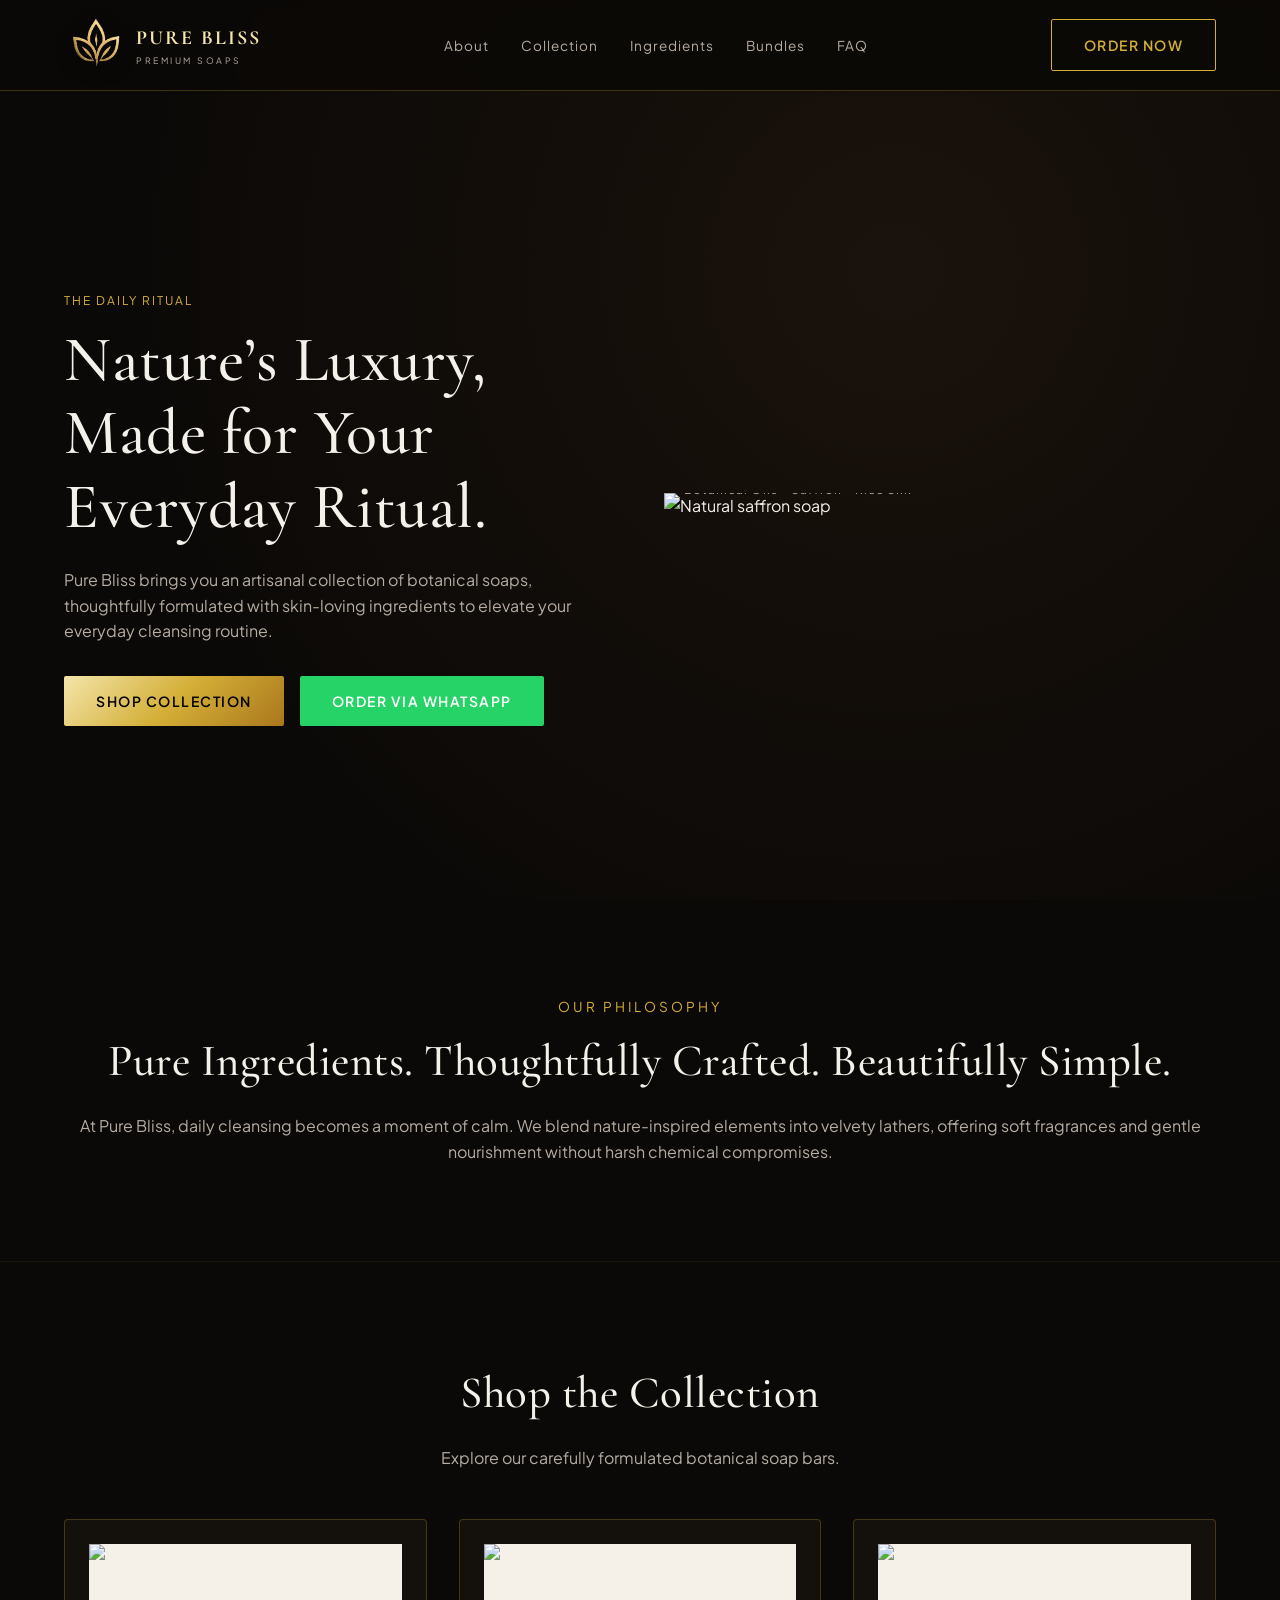
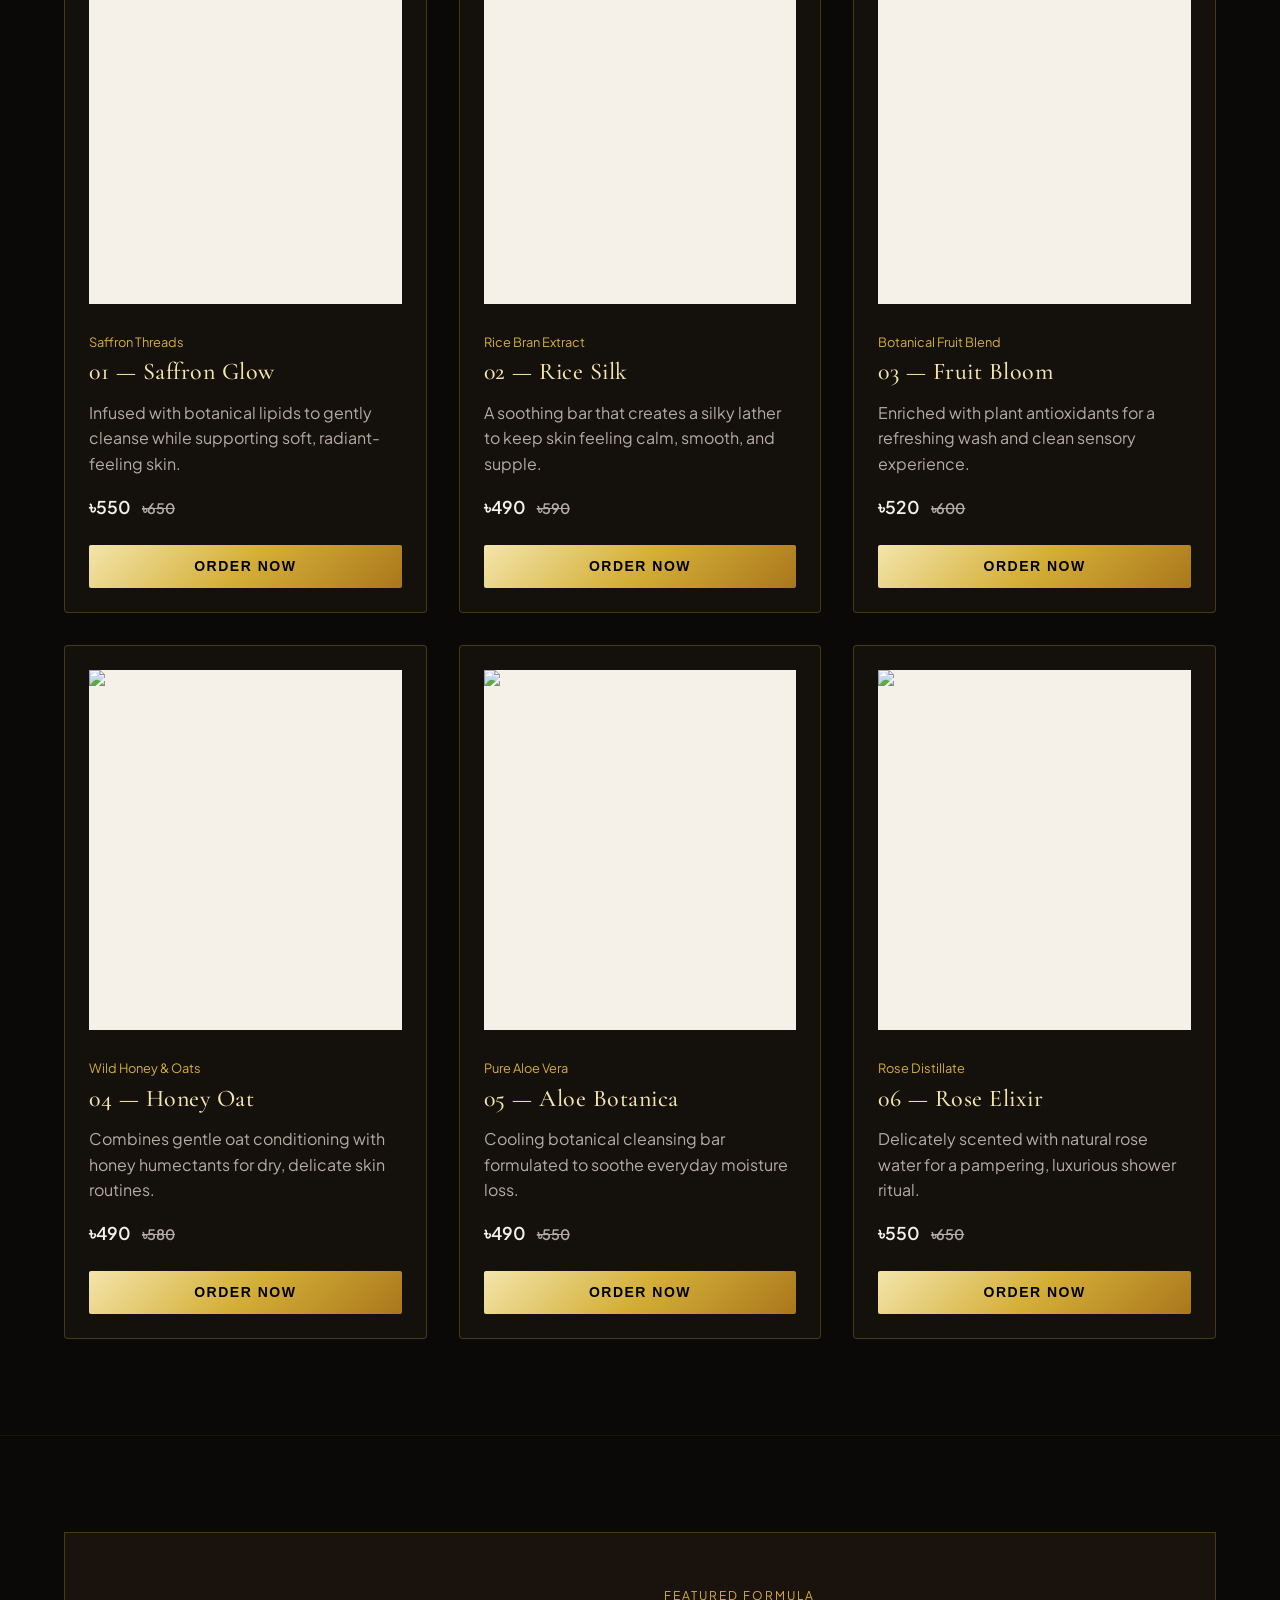
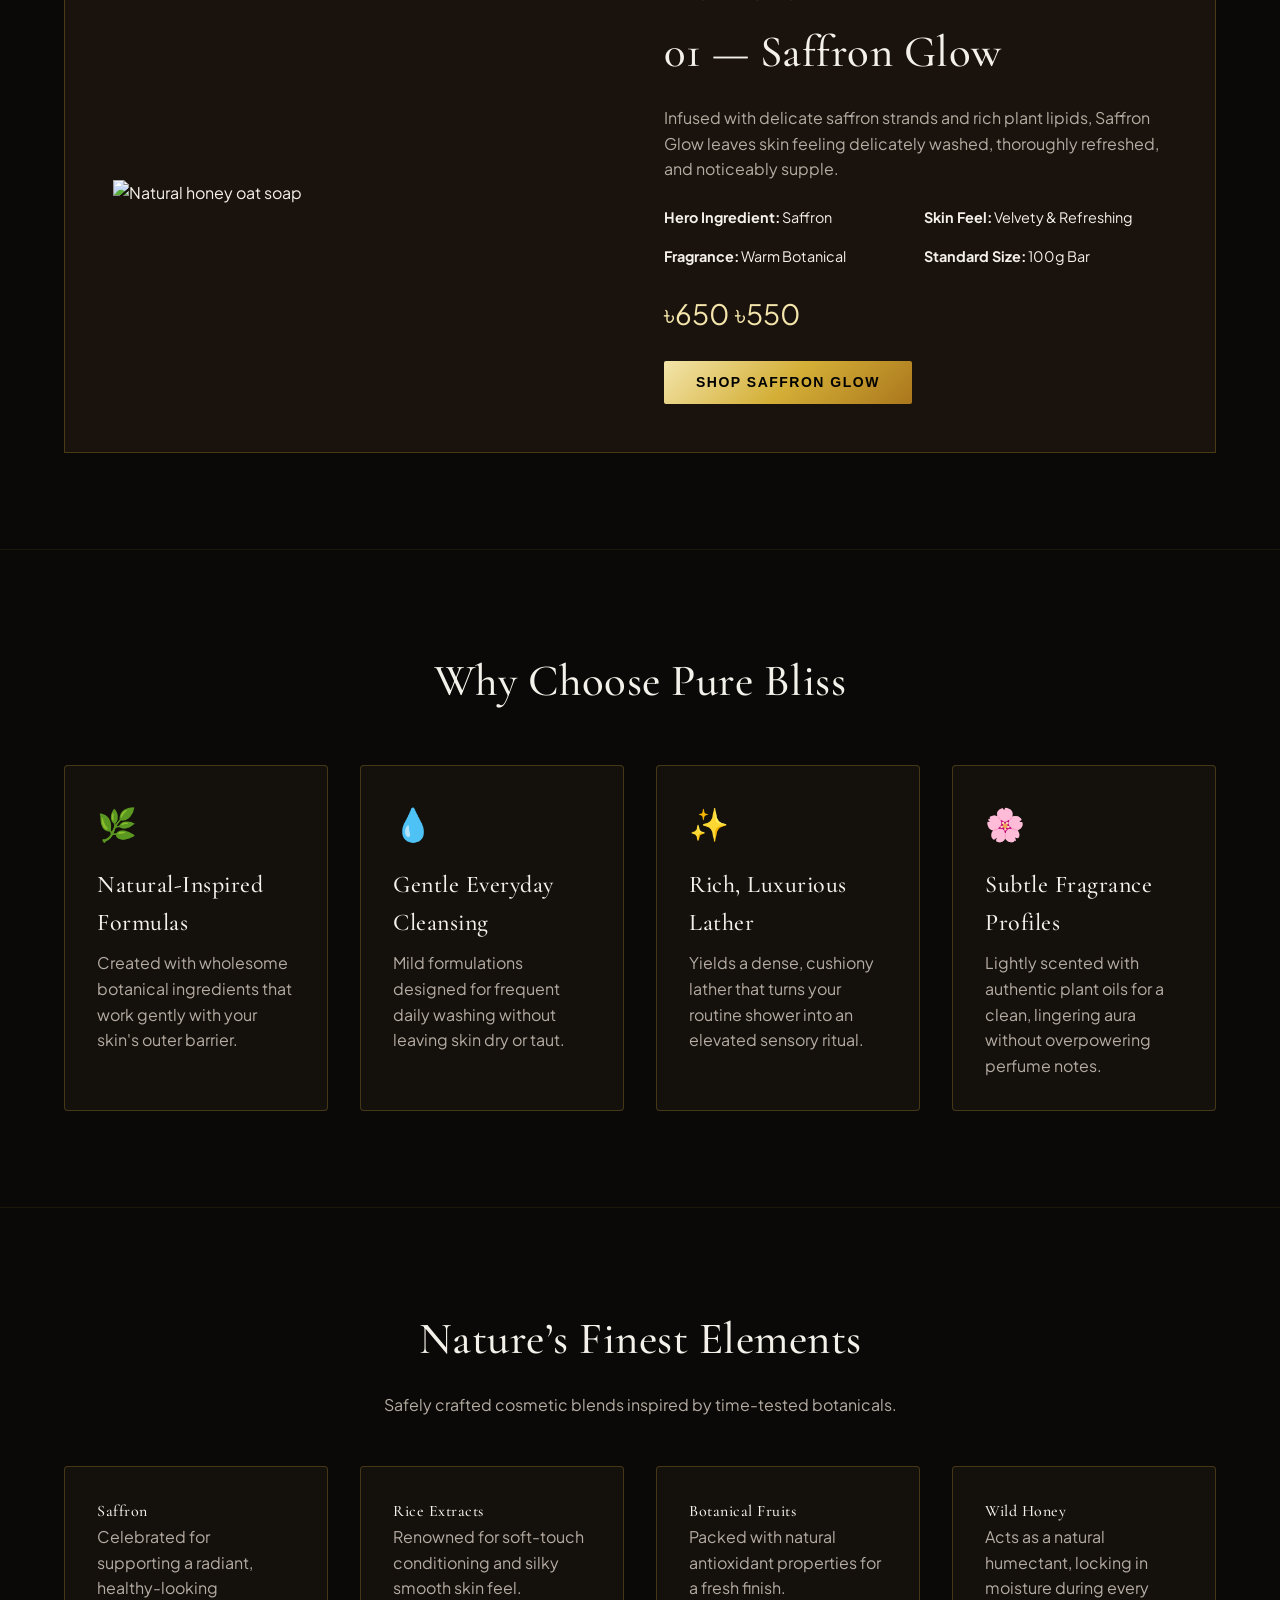
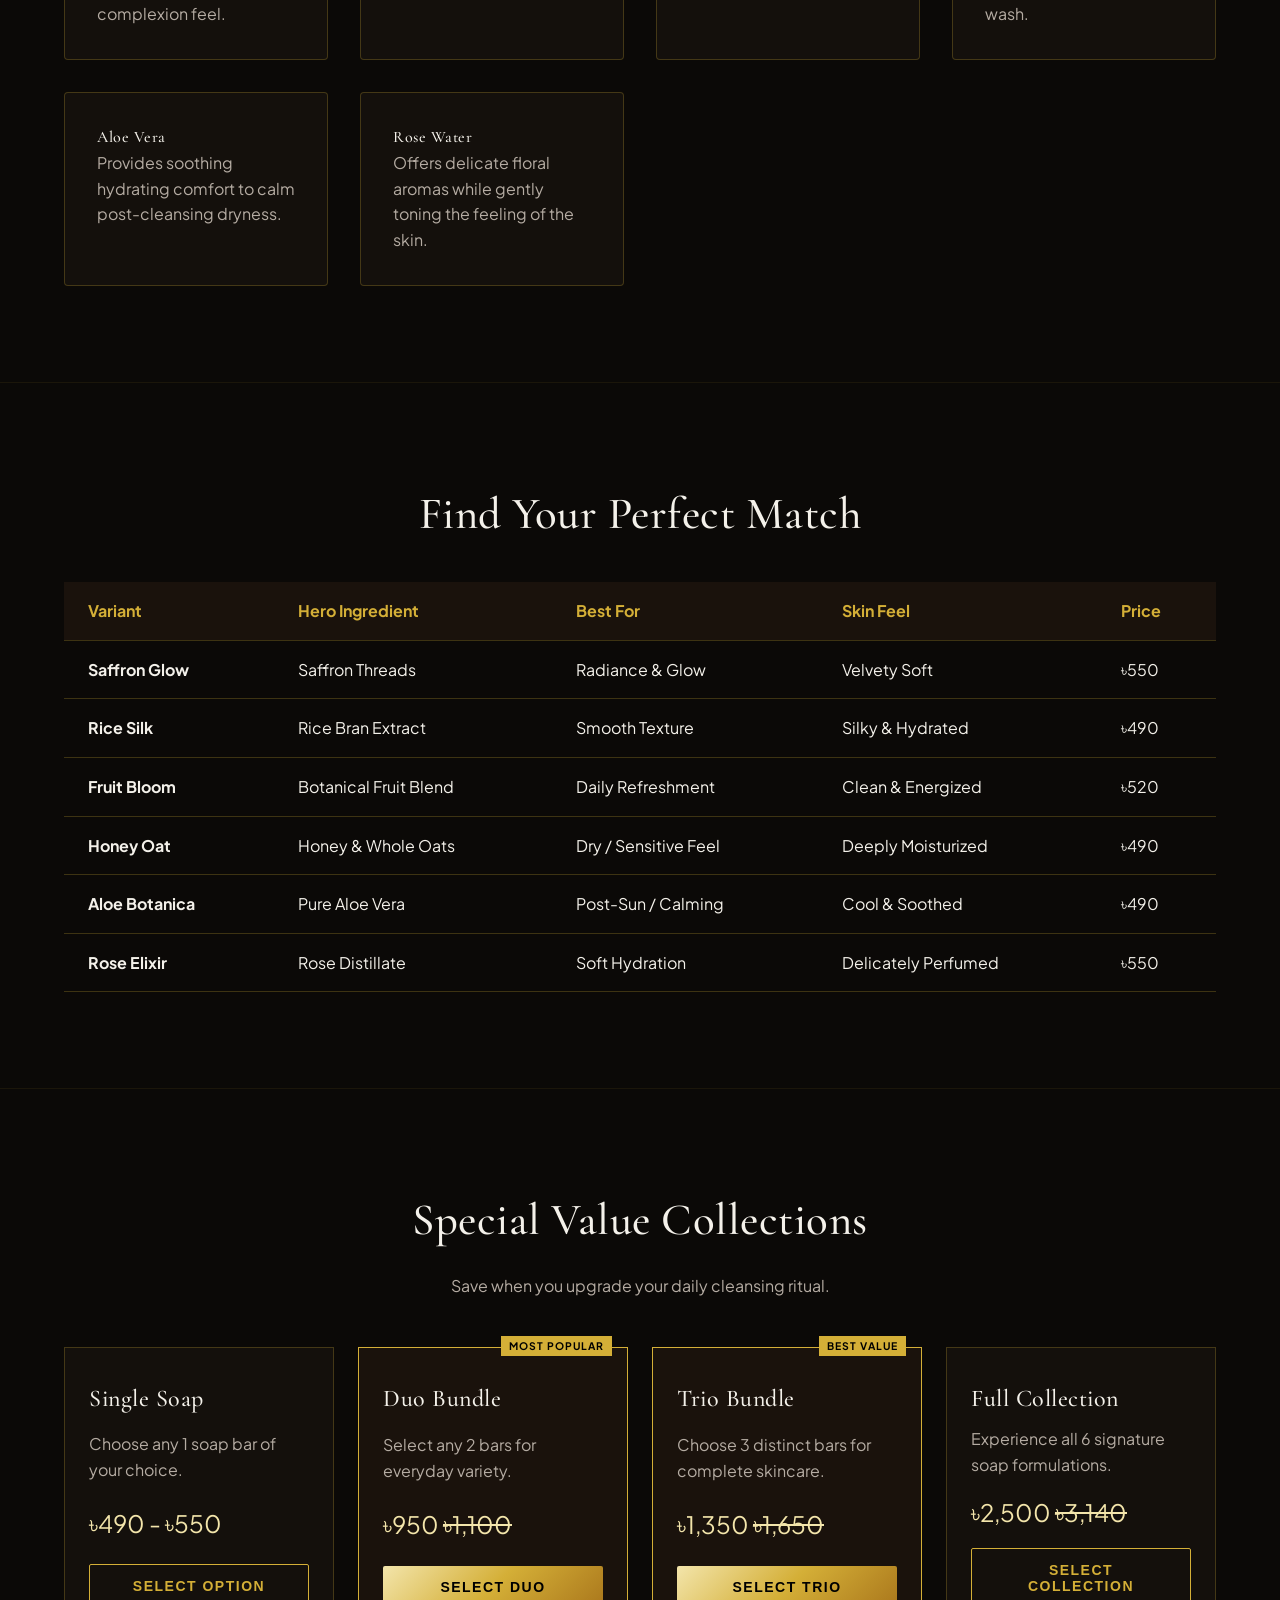
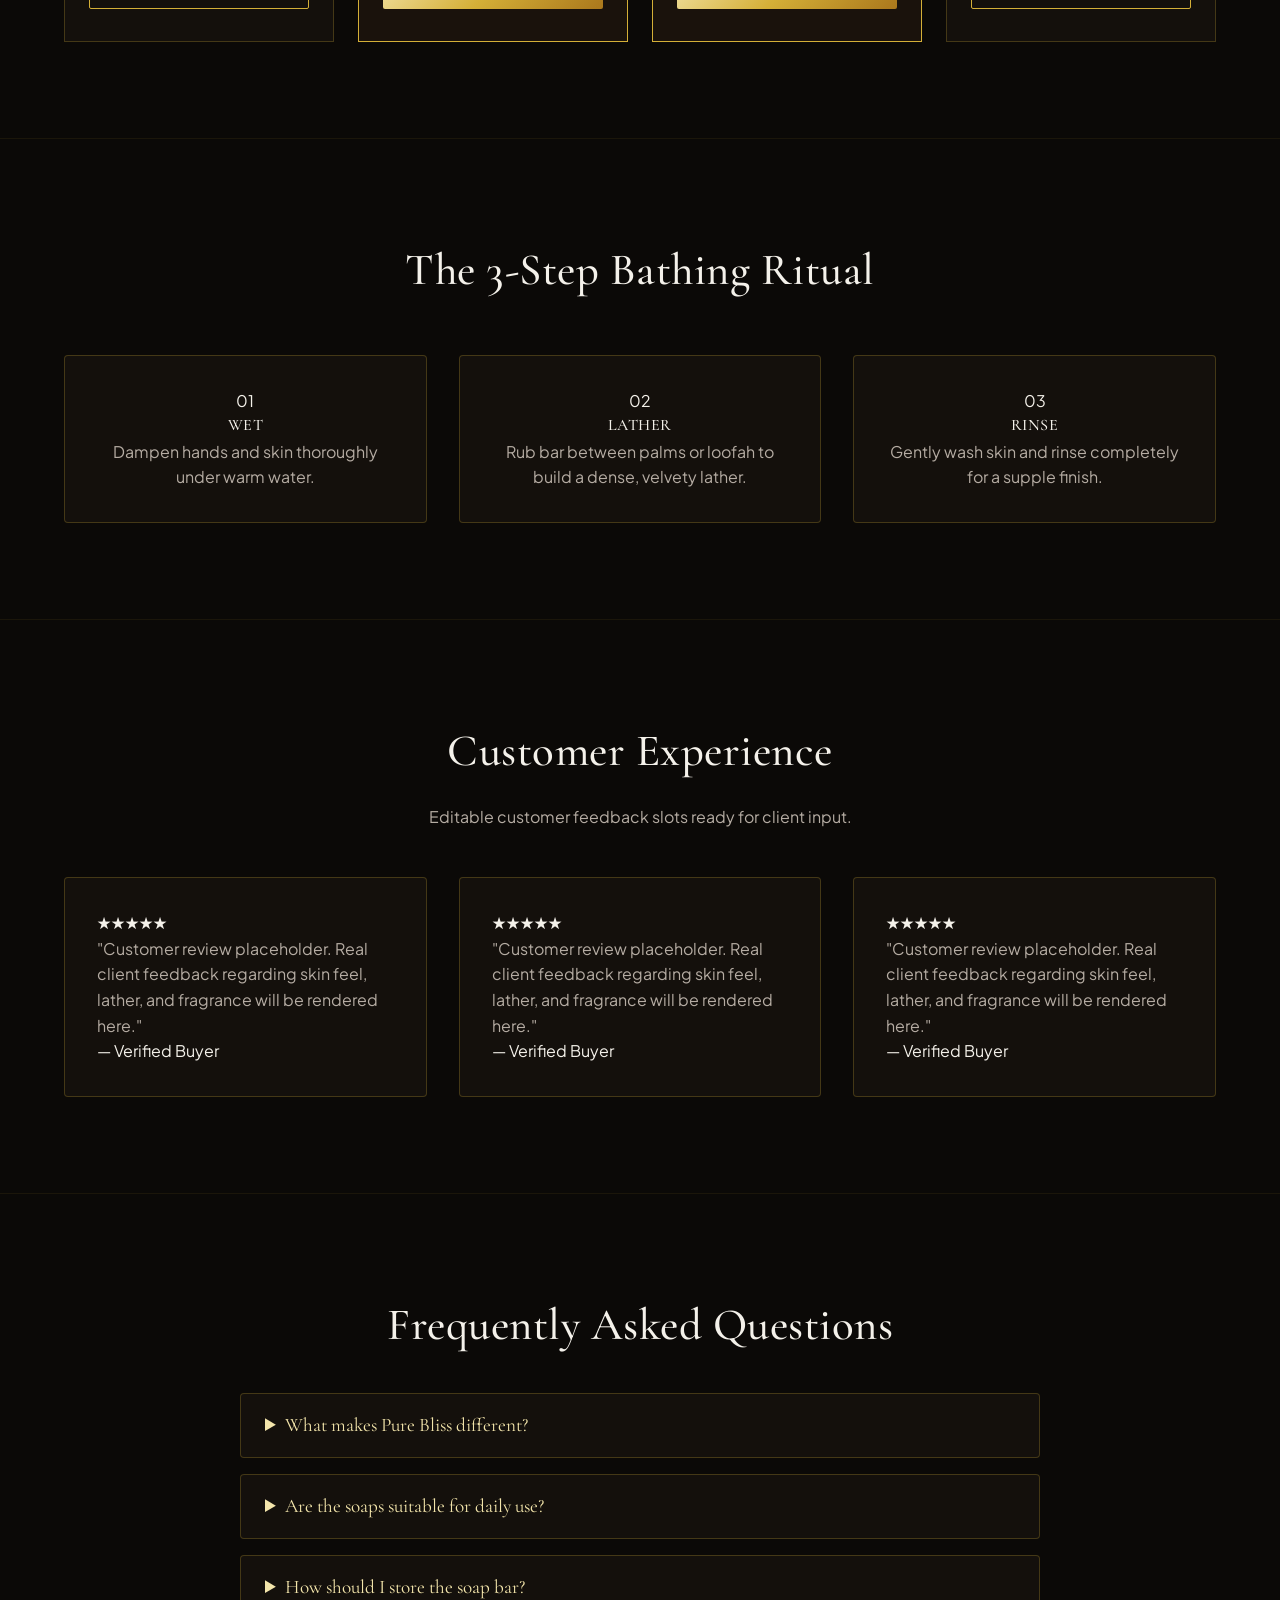
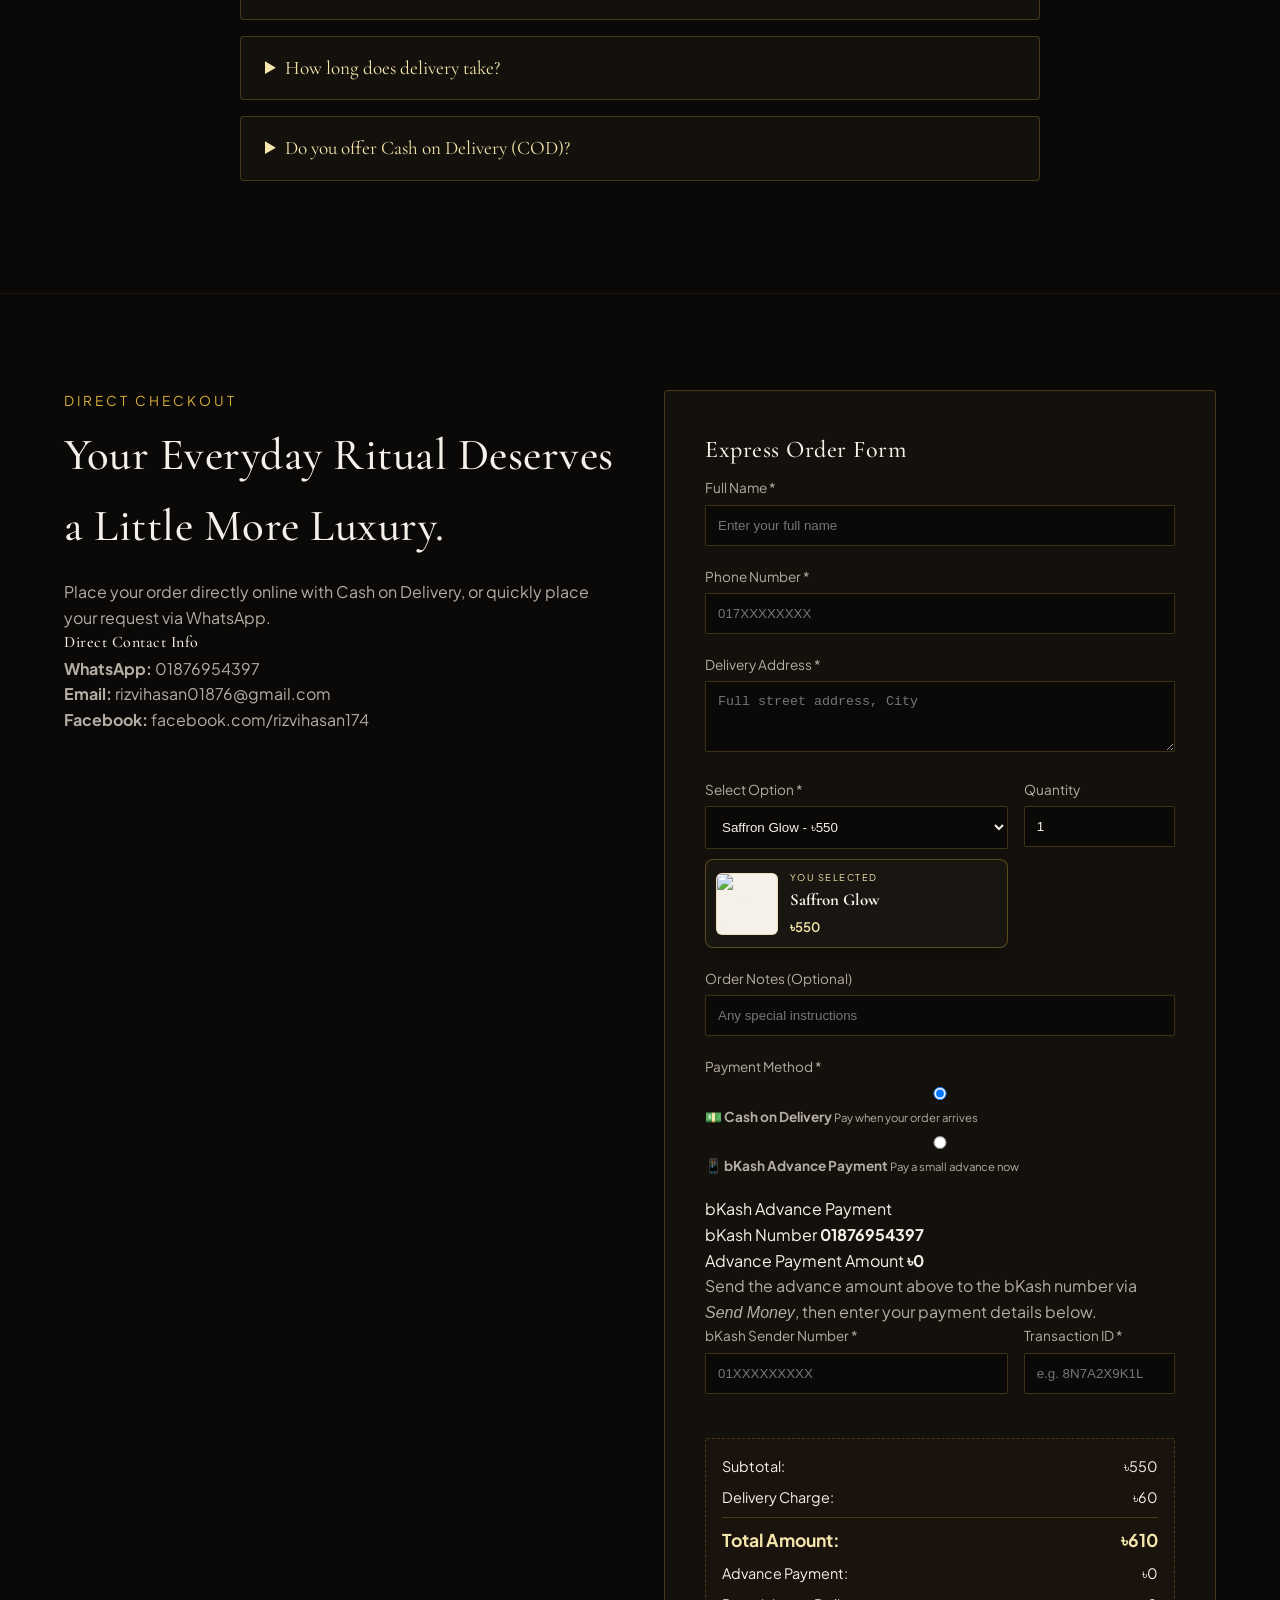
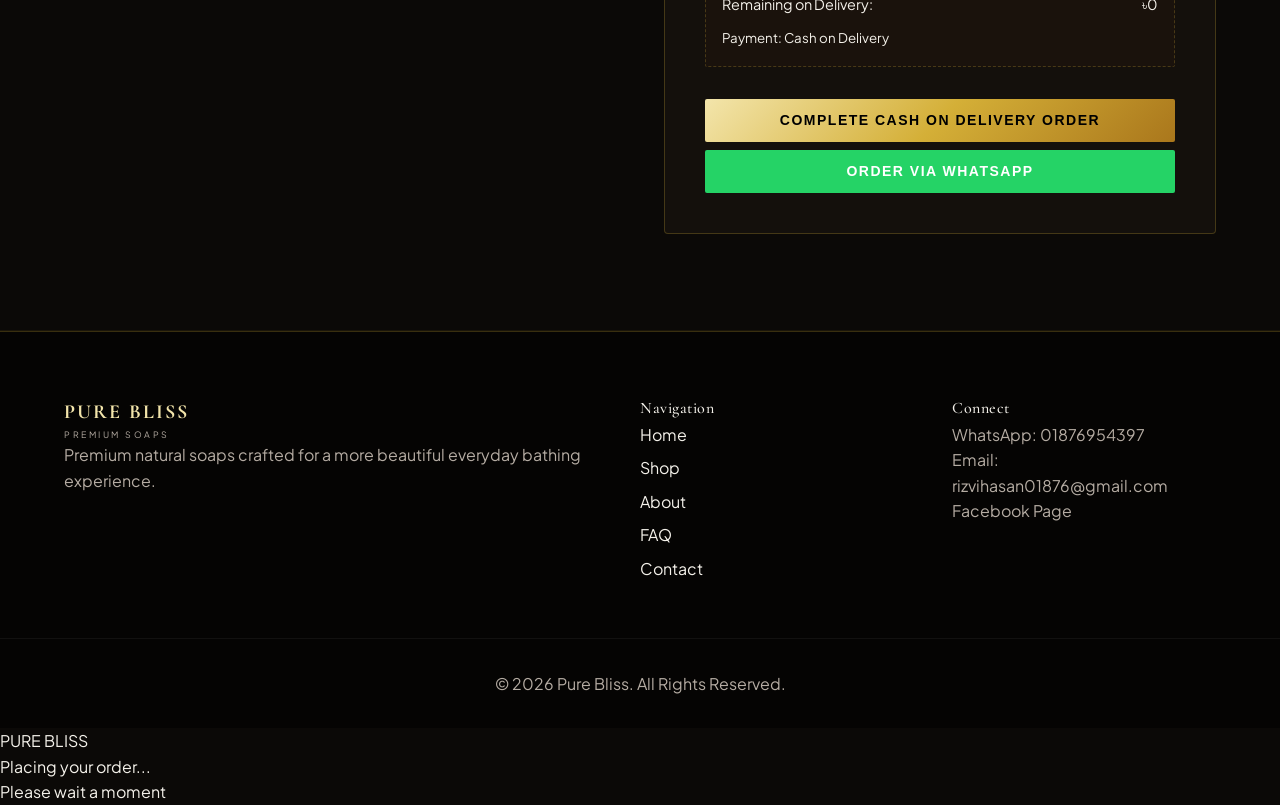
==== commit 70e789d9: "Add payment method options and bKash panel" ====
--- a/index.html
+++ b/index.html
@@ -442,15 +442,74 @@
               <input type="text" id="notes" placeholder="Any special instructions">
             </div>
 
+            <div class="form-group payment-method-group">
+              <label>Payment Method *</label>
+              <div class="payment-toggle" role="radiogroup" aria-label="Payment Method">
+                <label class="payment-option">
+                  <input type="radio" name="paymentMethod" value="COD" checked onchange="handlePaymentMethodChange()">
+                  <span class="payment-option-inner">
+                    <span class="payment-option-icon">💵</span>
+                    <span class="payment-option-text">
+                      <strong>Cash on Delivery</strong>
+                      <small>Pay when your order arrives</small>
+                    </span>
+                  </span>
+                </label>
+                <label class="payment-option">
+                  <input type="radio" name="paymentMethod" value="BKASH" onchange="handlePaymentMethodChange()">
+                  <span class="payment-option-inner">
+                    <span class="payment-option-icon">📱</span>
+                    <span class="payment-option-text">
+                      <strong>bKash Advance Payment</strong>
+                      <small>Pay a small advance now</small>
+                    </span>
+                  </span>
+                </label>
+              </div>
+            </div>
+
+            <div id="bkashPanel" class="bkash-panel" aria-hidden="true">
+              <div class="bkash-panel-inner">
+                <div class="bkash-panel-header">
+                  <span class="bkash-badge">bKash</span>
+                  <span class="bkash-panel-title">Advance Payment</span>
+                </div>
+                <div class="bkash-info-row">
+                  <span>bKash Number</span>
+                  <strong id="bkashNumberDisplay">01876954397</strong>
+                </div>
+                <div class="bkash-info-row bkash-amount">
+                  <span>Advance Payment Amount</span>
+                  <strong id="bkashAdvanceAmount">৳0</strong>
+                </div>
+                <p class="bkash-instruction">Send the advance amount above to the bKash number via <em>Send Money</em>, then enter your payment details below.</p>
+                <div class="form-row">
+                  <div class="form-group">
+                    <label for="bkashSender">bKash Sender Number *</label>
+                    <input type="tel" id="bkashSender" placeholder="01XXXXXXXXX">
+                  </div>
+                  <div class="form-group">
+                    <label for="bkashTxnId">Transaction ID *</label>
+                    <input type="text" id="bkashTxnId" placeholder="e.g. 8N7A2X9K1L">
+                  </div>
+                </div>
+                <div id="bkashError" class="bkash-error" role="alert"></div>
+              </div>
+            </div>
+
             <div class="order-summary">
               <div class="summary-line"><span>Subtotal:</span> <span id="subtotal">৳550</span></div>
               <div class="summary-line"><span>Delivery Charge:</span> <span>৳60</span></div>
               <div class="summary-line total"><span>Total Amount:</span> <span id="total">৳610</span></div>
-              <small class="payment-method">Payment: Cash on Delivery</small>
+              <div id="advanceSummaryLines" class="advance-summary-lines" aria-hidden="true">
+                <div class="summary-line advance"><span>Advance Payment:</span> <span id="summaryAdvance">৳0</span></div>
+                <div class="summary-line remaining"><span>Remaining on Delivery:</span> <span id="summaryRemaining">৳0</span></div>
+              </div>
+              <small class="payment-method" id="paymentMethodLabel">Payment: Cash on Delivery</small>
             </div>
 
             <div class="form-actions">
-              <button type="submit" class="btn btn-primary btn-full">Complete Cash on Delivery Order</button>
+              <button type="submit" id="submitOrderBtn" class="btn btn-primary btn-full">Complete Cash on Delivery Order</button>
               <button type="button" class="btn btn-whatsapp btn-full" onclick="sendWhatsAppOrder()">Order via WhatsApp</button>
             </div>
           </form>
@@ -503,4 +562,4 @@
 </div>
 
 </body>
-</html>+</html>
